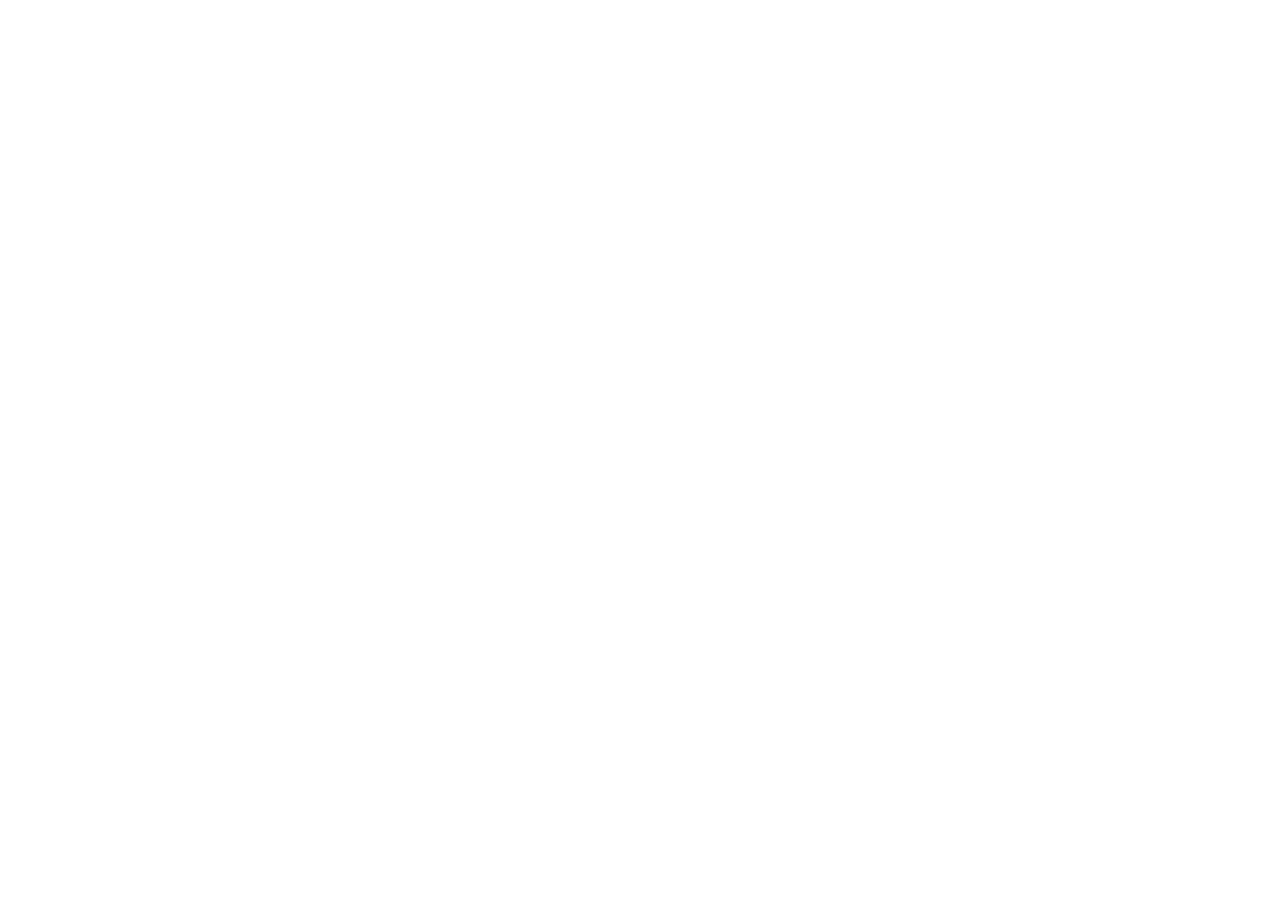
==== portfolio.html @ af4f64ca "/" ====
<!DOCTYPE html>
<html lang="en">
  <head>
    <meta charset="UTF-8" />
    <meta http-equiv="X-UA-Compatible" content="IE=edge" />
    <meta name="viewport" content="width=device-width, initial-scale=1.0" />
    <title>Document</title>
    <link rel="preconnect" href="https://fonts.googleapis.com" />
    <link rel="preconnect" href="https://fonts.gstatic.com" crossorigin />
    <link rel="preconnect" href="https://fonts.googleapis.com" />
    <link rel="preconnect" href="https://fonts.gstatic.com" crossorigin />
    <link
      href="https://fonts.googleapis.com/css2?family=Raleway:wght@700&family=Roboto:wght@400;500;700;900&display=swap"
      rel="stylesheet"
    />
    <link
      rel="stylesheet"
      href="https://cdnjs.cloudflare.com/ajax/libs/modern-normalize/1.1.0/modern-normalize.min.css"
      integrity="sha512-wpPYUAdjBVSE4KJnH1VR1HeZfpl1ub8YT/NKx4PuQ5NmX2tKuGu6U/JRp5y+Y8XG2tV+wKQpNHVUX03MfMFn9Q=="
      crossorigin="anonymous"
      referrerpolicy="no-referrer"
    />
    <link rel="stylesheet" href="./css/main.min.css" />
  </head>
  <body>
    <!-- header -->
    <!-- <header class="header">
      <div class="container header-container">
        <nav class="header-nav">
          <a class="header__logo logo" href="#" lang="en"
            ><span class="header__logo-part">Web</span>Studio</a
          >
          <ul class="header-nav__list">
            <li class="header-nav__item">
              <a class="header-nav__link" href="./index.html">Студия</a>
            </li>
            <li class="header-nav__item">
              <a class="header-nav__link header-nav__link--current" href="#">Портфолио</a>
            </li>
            <li class="header-nav__item">
              <a class="header-nav__link" href="#">Контакты</a>
            </li>
          </ul>
        </nav>
        <ul class="contacts">
          <li class="contacts__item">
            <a class="contacts__link" href="mailto:info@devstudio.com">
              <svg class="contacts__icon" width="16" height="12">
                <use href="./images/icons.svg#icon-envelope"></use></svg>info@devstudio.com
            </a>
          </li>
          <li class="contacts__item">
            <a class="contacts__link" href="tel.:+380961111111"
              ><svg class="contacts__icon" width="10" height="16">
                <use href="./images/icons.svg#icon-smartphone"></use></svg>+38 096 111 11 11
            </a>
          </li>
        </ul>
      </div>
    </header>
    <main> -->
      <!-- filter -->
      <!-- <section class="section">
        <div class="container">
          <h1 class="visually-hidden">Наши проекты</h1>
          <ul class="portfolio">
            <li class="portfolio__item">
              <button type="button" class="portfolio__btn">Все</button>
            </li>
            <li class="portfolio__item">
              <button type="button" class="portfolio__btn">Веб-сайты</button>
            </li>
            <li class="portfolio__item">
              <button type="button" class="portfolio__btn">Приложения</button>
            </li>
            <li class="portfolio__item">
              <button type="button" class="portfolio__btn">Дизайн</button>
            </li>
            <li class="portfolio__item">
              <button type="button" class="portfolio__btn">Маркетинг</button>
            </li>
          </ul> -->
          <!-- Examples -->

          <!-- <ul class="examples list">
            <li class="examples__item">
              <a class="examples__link" href="">
                <div class="examples__overlay">
                  <p class="examples__overlay-text">
                    Технокряк это современная площадка распространения
                    коронавируса. Компании используют эту платформу для
                    цифрового шпионажа и атак на защищённые сервера конкурентов.
                  </p>
                  <img
                    src="./images/notebook_2.jpg"
                    alt="Технокряк"
                    width="370"
                    height="294"
                  />
                </div>
                <div class="examples__description">
                  <h2 class="examples__title">Технокряк</h2>
                  <p class="examples__text">Веб-сайт</p>
                </div>
              </a>
            </li>
            <li class="examples__item">
              <a class="examples__link" href="">
                <div class="examples__overlay">
                  <p class="examples__overlay-text">
                    Технокряк это современная площадка распространения
                    коронавируса. Компании используют эту платформу для
                    цифрового шпионажа и атак на защищённые сервера конкурентов.
                  </p>
                  <img
                    src="./images/players.jpg"
                    alt="Постер New Orlean vs Golden Star"
                    width="370"
                    height="294"
                  />
                </div>
                <div class="examples__description">
                  <h2 class="examples__title">
                    Постер New Orlean vs Golden Star
                  </h2>
                  <p class="examples__text">Дизайн</p>
                </div>
              </a>
            </li>

            <li class="examples__item">
              <a class="examples__link" href="">
                <div class="examples__overlay">
                  <p class="examples__overlay-text">
                    Технокряк это современная площадка распространения
                    коронавируса. Компании используют эту платформу для
                    цифрового шпионажа и атак на защищённые сервера конкурентов.
                  </p>

                  <img
                    src="./images/seafood.jpg"
                    alt="Ресторан Seafood"
                    width="370"
                    height="294"
                  />
                </div>
                <div class="examples__description">
                  <h2 class="examples__title">Ресторан Seafood</h2>
                  <p class="examples__text">Приложение</p>
                </div>
              </a>
            </li>

            <li class="examples__item">
              <a class="examples__link" href="">
                <div class="examples__overlay">
                  <p class="examples__overlay-text">
                    Технокряк это современная площадка распространения
                    коронавируса. Компании используют эту платформу для
                    цифрового шпионажа и атак на защищённые сервера конкурентов.
                  </p>

                  <img
                    src="./images/headphones.jpg"
                    alt="Проект Prime"
                    width="370"
                    height="294"
                  />
                </div>
                <div class="examples__description">
                  <h2 class="examples__title">Проект Prime</h2>
                  <p class="examples__text">Маркетинг</p>
                </div>
              </a>
            </li>

            <li class="examples__item">
              <a class="examples__link" href="">
                <div class="examples__overlay">
                  <p class="examples__overlay-text">
                    Технокряк это современная площадка распространения
                    коронавируса. Компании используют эту платформу для
                    цифрового шпионажа и атак на защищённые сервера конкурентов.
                  </p>

                  <img
                    src="./images/boxes.jpg"
                    alt="Проект Boxes"
                    width="370"
                    height="294"
                  />
                </div>
                <div class="examples__description">
                  <h2 class="examples__title">Проект Boxes</h2>
                  <p class="examples__text">Приложение</p>
                </div>
              </a>
            </li>

            <li class="examples__item">
              <a class="examples__link" href="">
                <div class="examples__overlay">
                  <p class="examples__overlay-text">
                    Технокряк это современная площадка распространения
                    коронавируса. Компании используют эту платформу для
                    цифрового шпионажа и атак на защищённые сервера конкурентов.
                  </p>

                  <img
                    src="./images/monitor.jpg"
                    alt="Inspiration has no Borders"
                    width="370"
                    height="294"
                  />
                </div>
                <div class="examples__description">
                  <h2 class="examples__title">Inspiration has no Borders</h2>
                  <p class="examples__text">Веб-сайт</p>
                </div>
              </a>
            </li>

            <li class="examples__item">
              <a class="examples__link" href="">
                <div class="examples__overlay">
                  <p class="examples__overlay-text">
                    Технокряк это современная площадка распространения
                    коронавируса. Компании используют эту платформу для
                    цифрового шпионажа и атак на защищённые сервера конкурентов.
                  </p>

                  <img
                    src="./images/book.jpg"
                    alt="Издание Limited Edition"
                    width="370"
                    height="294"
                  />
                </div>
                <div class="examples__description">
                  <h2 class="examples__title">Издание Limited Edition</h2>
                  <p class="examples__text">Дизайн</p>
                </div>
              </a>
            </li>

            <li class="examples__item">
              <a class="examples__link" href="">
                <div class="examples__overlay">
                  <p class="examples__overlay-text">
                    Технокряк это современная площадка распространения
                    коронавируса. Компании используют эту платформу для
                    цифрового шпионажа и атак на защищённые сервера конкурентов.
                  </p>

                  <img
                    src="./images/lab.jpg"
                    alt="Проект LAB"
                    width="370"
                    height="294"
                  />
                </div>
                <div class="examples__description">
                  <h2 class="examples__title">Проект LAB</h2>
                  <p class="examples__text">Маркетинг</p>
                </div>
              </a>
            </li>

            <li class="examples__item">
              <a class="examples__link" href="">
                <div class="examples__overlay">
                  <p class="examples__overlay-text">
                    Технокряк это современная площадка распространения
                    коронавируса. Компании используют эту платформу для
                    цифрового шпионажа и атак на защищённые сервера конкурентов.
                  </p>

                  <img
                    src="./images/notebook_2.jpg"
                    alt="Growing Business"
                    width="370"
                    height="294"
                  />
                </div>
                <div class="examples__description">
                  <h2 class="examples__title">Growing Businessr</h2>
                  <p class="examples__text">Приложение</p>
                </div>
              </a>
            </li>
          </ul>
        </div>
      </section>
    </main> -->

    <!-- footer -->
    <!-- <footer class="footer">
      <div class="footer__container container">
        <div class="footer__container-address">
          <a class="logo" href="#" lang="en"
            ><span class="footer__logo header__logo-part">Web</span
            ><span class="footer__logo footer__logo-part">Studio</span></a
          >
          <address class="footer__address">
            <ul class="footer__list">
              <li class="footer__item">
                <a
                  class="footer__address-text"
                  href="https://goo.gl/maps/4cXXEEwMCraJ7tto8"
                  target="_blank"
                  rel="noopener noreferrer"
                  >г. Киев, пр-т Леси Украинки, 26</a
                >
              </li>
              <li class="footer__item">
                <a
                  class="footer__contacts"
                  href="mailto:info@devstudio.com"
                  >info@example.com</a
                >
              </li>
              <li class="footer__item">
                <a class="footer__contacts" href="tel.:+380961111111"
                  >+38 099 111 11 11</a
                >
              </li>
            </ul>
          </address>
        </div> -->

        <!-- footer-socials -->

        <!-- <div class="footer-social">
          <h3 class="footer__title">Присоединяйтесь</h3>
          <ul class="footer-social__list">
            <li class="social__item">
              <a href="" class="footer-social__link">
                <svg class="footer-social__icon" width="20" height="20">
                  <use href="./images/icons.svg#icon-instagram"></use>
                </svg>
              </a>
            </li>
            <li class="social__item">
              <a href="" class="footer-social__link">
                <svg class="footer-social__icon" width="20" height="20">
                  <use href="./images/icons.svg#icon-twitter"></use>
                </svg>
              </a>
            </li>
            <li class="social__item">
              <a href="" class="footer-social__link">
                <svg class="footer-social__icon" width="20" height="20">
                  <use href="./images/icons.svg#icon-facebook"></use>
                </svg>
              </a>
            </li>
            <li class="social__item">
              <a href="" class="footer-social__link">
                <svg class="footer-social__icon" width="20" height="20">
                  <use href="./images/icons.svg#icon-linkedin"></use>
                </svg>
              </a>
            </li>
          </ul>
        </div> -->

        <!-- <form class="subscribe-form">
          <h3 class="footer__title">Подпишитесь на рассылку</h3>
          <div class="form__position">
            <label class="subsribe-form__lebel">
              <input
                type="email"
                class="subsribe-form__input"
                placeholder="E-mail"
                name="subscribtion"
              />
            </label>
            <button class="btn subsribe-form__btn" type="submit">
              Подписаться
              <svg class="subsribe-form__icon">
                <use href="./images/icons.svg#icon-icon_send"></use>
              </svg>
            </button>
          </div>
        </form>
      </div> -->
    </footer>
  </body>
</html>
---- css/main.min.css ----
:root{--primary-title-color: #212121;--second-text-color: #757575;--third-text-color: #ffffff;--accent-color: #2196f3;--portfolio-btn-color: #f5f4fa;--address-hover-color: #188ce8;--item-border: #eeeeee;--timing-function: cubic-bezier(0.4, 0, 0.2, 1)}.visually-hidden{position:absolute;white-space:nowrap;width:1px;height:1px;overflow:hidden;border:0;padding:0;clip:rect(0 0 0 0);clip-path:inset(50%);margin:-1px}body{font-family:"Roboto", sans-serif;font-size:14px;letter-spacing:0.03em}p,h1,h2,h3,h4,h5,h6{margin:0}a{text-decoration:none}ul{margin:0;padding:0;list-style:none}img{display:block;max-width:100%;height:auto;background-color:#000000}.header-nav__link--current{color:var(--accent-color)}.header-nav__link--current::after{content:"";position:absolute;left:0;bottom:0;display:block;width:100%;height:4px;background-color:var(--accent-color);border-radius:2px}.container{padding-left:15px;padding-right:15px;margin:0 auto}@media screen and (min-width: 480px){.container{width:480px}}@media screen and (min-width: 768px){.container{width:768px}}@media screen and (min-width: 1200px){.container{width:1200px}}.section{padding-top:94px;padding-bottom:94px}.logo{font-family:Raleway;font-weight:700;font-size:26px;line-height:1.19;color:var(--primary-title-color)}.btn{margin-top:45px;padding:10px 32px;border-radius:4px;border:0px;font-weight:700;font-size:16px;line-height:1.6;align-items:center;text-align:center;letter-spacing:0.06em;color:var(--third-text-color);background-color:var(--accent-color);cursor:pointer;transition:background-color 250ms var(--timing-function)}.btn:hover,.btn:focus{background-color:#188ce8}.studio-header{margin-bottom:50px;font-weight:700;font-size:36px;line-height:1.17;text-align:center;color:var(--primary-title-color)}.social{display:flex;justify-content:center}.social__item{width:44px;height:44px;margin-right:10px}.social__item:last-child{margin-right:0}.social__icon{fill:#afb1b8;transition:fill 250ms var(--timing-function)}.social__link:hover .social__icon,.social__link:focus .social__icon{fill:var(--third-text-color)}.social__link{display:flex;align-items:center;justify-content:center;width:100%;height:100%;border-radius:50%;transition:background-color 250ms var(--timing-function)}.social__link:hover,.social__link:focus{background-color:var(--accent-color)}.backdrop{position:fixed;top:0;left:0;width:100%;height:100%;background-color:rgba(0,0,0,0.2);transition:opacity 250ms var(--timing-function),visibility 250ms var(--timing-function)}.backdrop.is-hidden{visibility:hidden;opacity:0;pointer-events:none}.modal{position:absolute;top:50%;left:50%;transform:translate(-50%, -50%);padding:40px;min-height:581px;width:528px;border-radius:4px;background-color:var(--third-text-color);box-shadow:0px 4px 4px rgba(0,0,0,0.25)}.modal-form{display:flex;flex-direction:column}.modal-form__title{margin-bottom:12px;font-weight:700;font-size:20px;line-height:1.15;text-align:center;color:var(--primary-title-color)}.modal-form__field{font-size:12px;line-height:1, 7;letter-spacing:0.01em;color:var(--second-text-color);margin-bottom:20px}.modal-form__wrapper{display:block;margin-top:4px;position:relative}.modal-form__input{padding-left:40px;width:100%;height:40px;border-radius:4px;border:1px solid rgba(33,33,33,0.2);cursor:pointer;transition:border-color 250ms var(--timing-function)}.modal-form__input:focus{outline:none;border-color:var(--accent-color)}.modal-form__comment{display:block;padding:12px 16px;width:100%;height:120px;border-radius:4px;border:1px solid rgba(33,33,33,0.2);resize:none;transition:border-color 250ms var(--timing-function)}.modal-form__comment::placeholder{font-size:12px;color:rgba(117,117,117,0.5)}.modal-form__comment:focus{outline:none;border-color:var(--accent-color)}.modal-form__icon{display:block;width:18px;height:18px;position:absolute;top:50%;left:12px;transform:translateY(-50%);fill:var(--primary-title-color);transition:fill 250ms var(--timing-function)}.modal-form__input:focus+.modal-form__icon{fill:var(--accent-color)}.modal-form__checkbox{position:absolute;-webkit-appearance:none;-moz-appearance:none;appearance:none}.policy__lebel{display:flex;align-items:center;justify-content:center;margin-bottom:30px;cursor:pointer}.policy__lebel::before{display:block;content:"";margin-right:7px;width:16px;height:15px;border:2px solid var(--primary-title-color);border-radius:2px;transition:border-color 250ms var(--timing-function),background-color 250ms var(--timing-function),background-image 250ms var(--timing-function)}.policy__text{line-height:1.7;color:var(--second-text-color)}.modal-form__checkbox:checked+.policy__lebel::before{border-color:var(--accent-color);background-color:var(--accent-color);background-image:url(../images/icon-check.svg);background-size:contain;background-origin:border-box}.policy__link{line-height:1.7;color:#2196f3}.send-btn{margin-top:0;align-self:center}.modal__button-close{display:flex;align-items:center;justify-content:center;position:absolute;top:8px;right:8px;width:30px;height:30px;padding:6px;cursor:pointer;background-color:var(--third-text-color);border-color:rgba(131,121,121,0.1);border-radius:50%}.modal__button-close:hover .modal__icon-close,.modal__button-close:focus .modal__icon-close{fill:var(--accent-color)}.modal__icon-close{fill:#000000;transition:fill 250ms var(--timing-function)}.header{padding-top:16px;padding-bottom:16px;border-bottom-style:solid;border-bottom-width:1px;border-bottom-color:#ececec}@media screen and (min-width: 768px){.header{padding-top:26px;padding-bottom:26px}}@media screen and (min-width: 1200px){.header{padding-top:24px;padding-bottom:25px}}.header-container{display:flex;align-items:center;justify-content:space-between}.header__logo{margin-right:90px}.header__logo-part{font-family:Raleway;font-weight:700;font-size:26px;line-height:1.19;color:var(--accent-color)}.burger-btn,.close-btn{padding:0;line-height:0;background-color:transparent;cursor:pointer;border:none;transition:fill 250ms var(--timing-function)}.burger-btn:hover,.burger-btn:focus,.close-btn:hover,.close-btn:focus{fill:var(--accent-color)}@media screen and (min-width: 768px){.burger-btn,.close-btn{display:none}}.burger-icon,.close-btn-icon{width:40px;height:40px}.mobile-menu{opacity:0;visibility:hidden;pointer-events:none;padding:40px 48px;background-color:yellow;position:fixed;z-index:100;top:0;left:0;width:100vw;height:100%;transition:opacity 250ms var(--timing-function),visibility 250ms var(--timing-function)}.mobile-menu.is-open{opacity:1;visibility:visible;pointer-events:all}.close-btn{position:absolute;top:10px;right:15px;width:40px;height:40px}.header-nav{display:flex;align-items:center}@media screen and (max-width: 767px){.header-nav__link{display:none}}.header-nav__item:not(:last-child){margin-right:50px}@media screen and (max-width: 767px){.header-nav__item{display:none}}.header-nav__list{display:flex}.header-nav__link{position:relative;display:block;padding-top:32px;padding-bottom:32px;font-weight:500;line-height:1.14;letter-spacing:0.02em;color:var(--primary-title-color);transition:color 250ms var(--timing-function)}.header-nav__link:hover,.header-nav__link:focus{color:var(--accent-color)}@media screen and (max-width: 767px){.header-nav__link{display:none}}.contacts{display:flex;align-items:center;justify-content:center;margin-left:auto;text-decoration:none}@media screen and (max-width: 767px){.contacts{display:none}}.contacts__item:not(:last-child){margin-right:50px}@media screen and (min-width: 1200px){.contacts__item{margin-right:auto}}.hero{background-color:#2f303a;padding-top:200px;padding-bottom:200px;background-image:linear-gradient(rgba(47,48,58,0.4), rgba(47,48,58,0.4)),url(../images/hero.jpg);max-width:1600px;margin-left:auto;margin-right:auto;background-repeat:no-repeat;background-size:cover;background-position:center}.hero__container{text-align:center}.hero__title{margin:auto;width:696px;font-weight:900;font-size:44px;line-height:1.36;text-align:center;letter-spacing:0.06em;text-transform:uppercase;color:#ffffff}.benefits__list{display:flex}.benefits__item{width:270px}.benefits__icon{display:flex;align-items:center;justify-content:center;width:270px;height:120px;margin-bottom:30px;background-color:var(--portfolio-btn-color);border-radius:4px;border:1px solid transparent;transition:fill 250ms var(--timing-function),border-color 250ms var(--timing-function)}.benefits__icon:hover,.benefits__icon:focus{fill:var(--accent-color);border-color:var(--accent-color)}.benefits__icon:not(:last-child),.benefits__item:not(:last-child){margin-right:30px}.benefits__title{margin-bottom:20px;font-weight:700;line-height:1.14;letter-spacing:0.03em;text-transform:uppercase;color:var(--primary-title-color)}.benefits__text{line-height:1.71;color:var(--second-text-color)}.works{padding-top:0px;padding-bottom:94px}.works__list{display:flex;flex-wrap:wrap;margin-left:-30px}.works__item{flex-basis:calc((100% - 3 * 30px) / 3);margin-left:30px}.works__card{position:relative;content:"";background-color:rgba(47,48,58,0.8);display:block}.works__list-title{padding-top:27px;padding-bottom:27px;width:100%;text-align:center;font-weight:700;line-height:1.14;letter-spacing:0.03em;text-transform:uppercase;background-color:rgba(47,48,58,0.8);color:var(--third-text-color);position:absolute;top:224px}.team{background-color:var(--portfolio-btn-color)}.team__list{display:flex;flex-wrap:wrap;margin-left:-30px}.team__item{flex-basis:calc((100% - 4 * 30px) / 4);margin-left:30px;background-color:var(--third-text-color);box-shadow:0px 2px 1px rgba(0,0,0,0.2),0px 1px 1px rgba(0,0,0,0.14),0px 1px 3px rgba(0,0,0,0.12)}.team__item-description{padding-top:30px;padding-bottom:30px}.team__title{text-align:center;margin-bottom:10px;font-weight:500;font-size:16px;line-height:1.19;color:var(--header-color)}.team__text{text-align:center;font-size:16px;line-height:1.19;color:var(--second-text-color);margin-bottom:16px}.clients__list{display:flex}.clients__item{width:170px;height:92px;margin-right:30px}.clients__item:last-child{margin-right:0}.clients__link{display:flex;align-items:center;justify-content:center;border-radius:4px;border:1px solid #afb1b8;width:100%;height:100%;transition:border-color 250ms var(--timing-function)}.clients__link:hover,.clients__link:focus{border-color:var(--accent-color)}.clients__link:hover .clients__icon,.clients__link:focus .clients__icon{fill:var(--accent-color)}.clients__icon{fill:#afb1b8;transition:fill 250ms var(--timing-function)}.footer{background-color:#2f303a;padding-top:60px;padding-bottom:60px}.footer__container{align-items:baseline;display:flex}.footer__container-address{margin-right:70px}.footer__logo{margin-right:0px}.footer__logo-part{font-family:Raleway;font-weight:700;font-size:26px;line-height:1.19;color:var(--third-text-color)}.footer__address{margin-top:30px;font-style:normal}.footer__item:not(:last-child){margin-bottom:9px}.footer__address-text{line-height:1.71;color:var(--third-text-color);padding-top:0px;padding-bottom:0px;transition:color 250ms var(--timing-function)}.footer__address-text:hover,.footer__address-text:focus{color:var(--address-hover-color)}.footer__contacts{line-height:1.71;color:rgba(255,255,255,0.6);padding-top:0px;padding-bottom:0px;transition:color 250ms var(--timing-function)}.footer__contacts:hover,.footer__contacts:focus{color:var(--address-hover-color)}.footer__title{margin-bottom:20px;font-weight:700;line-height:1.14;text-transform:uppercase;color:var(--third-text-color)}.footer-social{margin-right:93px}.footer-social__list{display:flex;align-items:center;justify-content:center}.footer-social__link{display:flex;align-items:center;justify-content:center;width:100%;height:100%;border-radius:50%;background-color:rgba(255,255,255,0.1);transition:background-color 250ms var(--timing-function)}.footer-social__link:hover,.footer-social__link:focus{background-color:var(--accent-color)}.footer-social__icon{fill:var(--third-text-color)}.form__position{display:flex;flex:wrap}.subsribe-form__lebel:focus-within .subsribe-form__input{border-color:var(--accent-color)}.subsribe-form__input{width:358px;height:50px;padding:16px 15px;color:rgba(255,255,255,0.6);background-color:transparent;border:1px solid rgba(255,255,255,0.3);box-shadow:0px 4px 4px rgba(0,0,0,0.15);border-radius:4px;transition:border-color 250ms var(--timing-function)}.subsribe-form__input::placeholder{font-size:16px;line-height:1.25;color:rgba(255,255,255,0.6)}.subsribe-form__input:focus{outline:none;border-color:var(--accent-color)}.subsribe-form__btn{margin-top:0px;margin-left:12px;display:flex}.subsribe-form__icon{margin-left:10px;width:24px;height:24px;fill:currentColor}.portfolio{display:flex;align-items:center;justify-content:center;margin-bottom:50px}.portfolio__item:not(:first-child){margin-left:10px}.portfolio__btn{padding:6px 22px;min-height:38px;min-width:fit-content;border-radius:4px;border:0px;font-weight:500;font-size:16px;line-height:1.62;text-align:center;color:var(--header-color);background-color:var(--portfolio-btn-color);cursor:pointer;transition:color 250ms var(--timing-function),background-color 250ms var(--timing-function),box-shadow 250ms var(--timing-function)}.portfolio__btn:hover,.portfolio__btn:focus{color:var(--third-text-color);background-color:var(--accent-color);box-shadow:0px 2px 2px rgba(0,0,0,0.12),0px 1px 2px rgba(0,0,0,0.08),0px 3px 1px rgba(0,0,0,0.1)}.examples{display:flex;flex-wrap:wrap;margin-bottom:-30px;margin-left:-30px}.examples__item{flex-basis:calc((100% - 3 * 30px) / 3);margin-bottom:30px;margin-left:30px}.examples__link{display:block;transition:box-shadow 250ms var(--timing-function)}.examples__link:hover,.examples__link:focus{box-shadow:1px 4px 6px rgba(0,0,0,0.16),0px 4px 4px rgba(0,0,0,0.06),0px 1px 1px rgba(0,0,0,0.12)}.examples__overlay{display:block;position:relative;overflow:hidden;content:""}.examples__link:hover .examples__overlay-text,.examples__link:focus .examples__overlay-text{transform:translateY(0)}.examples__overlay-text{padding-top:71px;padding-left:24px;padding-right:24px;width:100%;height:100%;font-size:18px;line-height:1.6;color:var(--third-text-color);position:absolute;background-color:rgba(33,150,243,0.9);transform:translateY(100%);transition:transform 250ms var(--timing-function)}.examples__description{padding:20px 24px;border-bottom:1px solid var(--item-border);border-right:1px solid var(--item-border);border-left:1px solid var(--item-border)}.examples__title{font-weight:700;font-size:18px;line-height:2;letter-spacing:0.06em;color:var(--primary-title-color)}.examples__text{font-size:16px;line-height:1.87;color:var(--second-text-color)}
/*# sourceMappingURL=main.min.css.map */
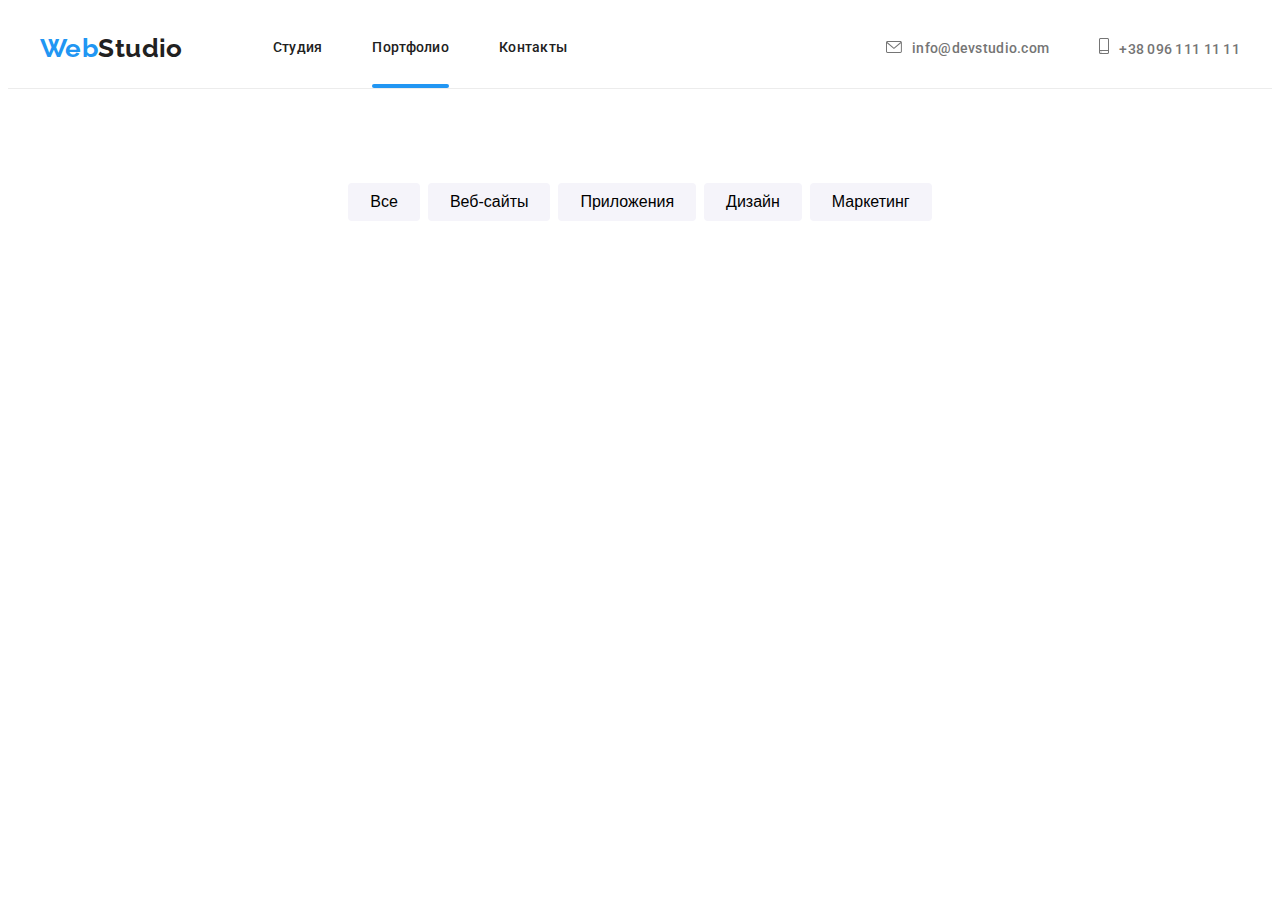
==== commit 2193da07: "filter" ====
--- a/portfolio.html
+++ b/portfolio.html
@@ -24,7 +24,8 @@
   </head>
   <body>
     <!-- header -->
-    <!-- <header class="header">
+    <header class="header">
+      
       <div class="container header-container">
         <nav class="header-nav">
           <a class="header__logo logo" href="#" lang="en"
@@ -42,6 +43,64 @@
             </li>
           </ul>
         </nav>
+         <!-- Mobile menu -->
+
+<button class="burger-btn" data-menu-open>
+  <svg class="burger-icon">
+    <use href="./images/icons.svg#icon-burger"></use></svg>
+</button>
+<div class="mobile-menu" data-menu>
+  <button class="close-btn" data-menu-close>
+    <svg class="close-btn-icon">
+      <use href="./images/icons.svg#icon-close_mob"></use></svg>
+  </button>
+  <div class="mobile-nav">
+  <ul class="mobile-nav__list">
+    <li class="mobile-nav__item">
+      <a class="mobile-nav__link" href="#">Студия</a>
+    </li>
+    <li class="mobile-nav__item">
+      <a class="mobile-nav__link mobile-nav__link--current" href="./portfolio.html"
+        >Портфолио</a
+      >
+    </li>
+    <li class="mobile-nav__item">
+      <a class="mobile-nav__link" href="#">Контакты</a>
+    </li>
+  </ul>
+</div>
+<div class="mobile-contacts">
+<ul class="mobile-contacts__list">
+  <li class="mobile-contacts__item">
+      <a class="mobile-contacts__tel" href="tel.:+380961111111"
+        >+38 096 111 11 11
+      </a>
+    </li>
+    <li class="mobile-contacts__item"></li>
+    <a class="mobile-contacts__mail" href="mailto:info@devstudio.com">
+      info@devstudio.com
+    </a>
+  </li>
+</ul>
+<ul class="mobile-social__list">
+  <li class="mobile-social__item">
+    <a class="mobile-social__link" href="#">Instagram</a>
+  </li>
+  <li class="mobile-social__item">
+    <a class="mobile-social__link" href="#"
+      >Twitter</a
+    >
+  </li>
+  <li class="mobile-social__item">
+    <a class="mobile-social__link" href="#">Facebook</a>
+  </li>
+  <li class="mobile-social__item">
+    <a class="mobile-social__link" href="#">LinkedIn</a>
+  </li>
+</ul>
+</div>
+</div>
+<!-- mobile menu -->
         <ul class="contacts">
           <li class="contacts__item">
             <a class="contacts__link" href="mailto:info@devstudio.com">
@@ -58,9 +117,9 @@
         </ul>
       </div>
     </header>
-    <main> -->
+    <main>
       <!-- filter -->
-      <!-- <section class="section">
+      <section class="section">
         <div class="container">
           <h1 class="visually-hidden">Наши проекты</h1>
           <ul class="portfolio">
@@ -79,7 +138,7 @@
             <li class="portfolio__item">
               <button type="button" class="portfolio__btn">Маркетинг</button>
             </li>
-          </ul> -->
+          </ul>
           <!-- Examples -->
 
           <!-- <ul class="examples list">
@@ -385,5 +444,6 @@
         </form>
       </div> -->
     </footer>
+    <script src="./js/mobile-menu.js"></script>
   </body>
 </html>
--- a/css/main.min.css
+++ b/css/main.min.css
@@ -1,2 +1,2 @@
-:root{--primary-title-color: #212121;--second-text-color: #757575;--third-text-color: #ffffff;--accent-color: #2196f3;--portfolio-btn-color: #f5f4fa;--address-hover-color: #188ce8;--item-border: #eeeeee;--timing-function: cubic-bezier(0.4, 0, 0.2, 1)}.visually-hidden{position:absolute;white-space:nowrap;width:1px;height:1px;overflow:hidden;border:0;padding:0;clip:rect(0 0 0 0);clip-path:inset(50%);margin:-1px}body{font-family:"Roboto", sans-serif;font-size:14px;letter-spacing:0.03em}p,h1,h2,h3,h4,h5,h6{margin:0}a{text-decoration:none}ul{margin:0;padding:0;list-style:none}img{display:block;max-width:100%;height:auto;background-color:#000000}.header-nav__link--current{color:var(--accent-color)}.header-nav__link--current::after{content:"";position:absolute;left:0;bottom:0;display:block;width:100%;height:4px;background-color:var(--accent-color);border-radius:2px}.container{padding-left:15px;padding-right:15px;margin:0 auto}@media screen and (min-width: 480px){.container{width:480px}}@media screen and (min-width: 768px){.container{width:768px}}@media screen and (min-width: 1200px){.container{width:1200px}}.section{padding-top:94px;padding-bottom:94px}.logo{font-family:Raleway;font-weight:700;font-size:26px;line-height:1.19;color:var(--primary-title-color)}.btn{margin-top:45px;padding:10px 32px;border-radius:4px;border:0px;font-weight:700;font-size:16px;line-height:1.6;align-items:center;text-align:center;letter-spacing:0.06em;color:var(--third-text-color);background-color:var(--accent-color);cursor:pointer;transition:background-color 250ms var(--timing-function)}.btn:hover,.btn:focus{background-color:#188ce8}.studio-header{margin-bottom:50px;font-weight:700;font-size:36px;line-height:1.17;text-align:center;color:var(--primary-title-color)}.social{display:flex;justify-content:center}.social__item{width:44px;height:44px;margin-right:10px}.social__item:last-child{margin-right:0}.social__icon{fill:#afb1b8;transition:fill 250ms var(--timing-function)}.social__link:hover .social__icon,.social__link:focus .social__icon{fill:var(--third-text-color)}.social__link{display:flex;align-items:center;justify-content:center;width:100%;height:100%;border-radius:50%;transition:background-color 250ms var(--timing-function)}.social__link:hover,.social__link:focus{background-color:var(--accent-color)}.backdrop{position:fixed;top:0;left:0;width:100%;height:100%;background-color:rgba(0,0,0,0.2);transition:opacity 250ms var(--timing-function),visibility 250ms var(--timing-function)}.backdrop.is-hidden{visibility:hidden;opacity:0;pointer-events:none}.modal{position:absolute;top:50%;left:50%;transform:translate(-50%, -50%);padding:40px;min-height:581px;width:528px;border-radius:4px;background-color:var(--third-text-color);box-shadow:0px 4px 4px rgba(0,0,0,0.25)}.modal-form{display:flex;flex-direction:column}.modal-form__title{margin-bottom:12px;font-weight:700;font-size:20px;line-height:1.15;text-align:center;color:var(--primary-title-color)}.modal-form__field{font-size:12px;line-height:1, 7;letter-spacing:0.01em;color:var(--second-text-color);margin-bottom:20px}.modal-form__wrapper{display:block;margin-top:4px;position:relative}.modal-form__input{padding-left:40px;width:100%;height:40px;border-radius:4px;border:1px solid rgba(33,33,33,0.2);cursor:pointer;transition:border-color 250ms var(--timing-function)}.modal-form__input:focus{outline:none;border-color:var(--accent-color)}.modal-form__comment{display:block;padding:12px 16px;width:100%;height:120px;border-radius:4px;border:1px solid rgba(33,33,33,0.2);resize:none;transition:border-color 250ms var(--timing-function)}.modal-form__comment::placeholder{font-size:12px;color:rgba(117,117,117,0.5)}.modal-form__comment:focus{outline:none;border-color:var(--accent-color)}.modal-form__icon{display:block;width:18px;height:18px;position:absolute;top:50%;left:12px;transform:translateY(-50%);fill:var(--primary-title-color);transition:fill 250ms var(--timing-function)}.modal-form__input:focus+.modal-form__icon{fill:var(--accent-color)}.modal-form__checkbox{position:absolute;-webkit-appearance:none;-moz-appearance:none;appearance:none}.policy__lebel{display:flex;align-items:center;justify-content:center;margin-bottom:30px;cursor:pointer}.policy__lebel::before{display:block;content:"";margin-right:7px;width:16px;height:15px;border:2px solid var(--primary-title-color);border-radius:2px;transition:border-color 250ms var(--timing-function),background-color 250ms var(--timing-function),background-image 250ms var(--timing-function)}.policy__text{line-height:1.7;color:var(--second-text-color)}.modal-form__checkbox:checked+.policy__lebel::before{border-color:var(--accent-color);background-color:var(--accent-color);background-image:url(../images/icon-check.svg);background-size:contain;background-origin:border-box}.policy__link{line-height:1.7;color:#2196f3}.send-btn{margin-top:0;align-self:center}.modal__button-close{display:flex;align-items:center;justify-content:center;position:absolute;top:8px;right:8px;width:30px;height:30px;padding:6px;cursor:pointer;background-color:var(--third-text-color);border-color:rgba(131,121,121,0.1);border-radius:50%}.modal__button-close:hover .modal__icon-close,.modal__button-close:focus .modal__icon-close{fill:var(--accent-color)}.modal__icon-close{fill:#000000;transition:fill 250ms var(--timing-function)}.header{padding-top:16px;padding-bottom:16px;border-bottom-style:solid;border-bottom-width:1px;border-bottom-color:#ececec}@media screen and (min-width: 768px){.header{padding-top:26px;padding-bottom:26px}}@media screen and (min-width: 1200px){.header{padding-top:24px;padding-bottom:25px}}.header-container{display:flex;align-items:center;justify-content:space-between}.header__logo{margin-right:90px}.header__logo-part{font-family:Raleway;font-weight:700;font-size:26px;line-height:1.19;color:var(--accent-color)}.burger-btn,.close-btn{padding:0;line-height:0;background-color:transparent;cursor:pointer;border:none;transition:fill 250ms var(--timing-function)}.burger-btn:hover,.burger-btn:focus,.close-btn:hover,.close-btn:focus{fill:var(--accent-color)}@media screen and (min-width: 768px){.burger-btn,.close-btn{display:none}}.burger-icon,.close-btn-icon{width:40px;height:40px}.mobile-menu{opacity:0;visibility:hidden;pointer-events:none;padding:40px 48px;background-color:yellow;position:fixed;z-index:100;top:0;left:0;width:100vw;height:100%;transition:opacity 250ms var(--timing-function),visibility 250ms var(--timing-function)}.mobile-menu.is-open{opacity:1;visibility:visible;pointer-events:all}.close-btn{position:absolute;top:10px;right:15px;width:40px;height:40px}.header-nav{display:flex;align-items:center}@media screen and (max-width: 767px){.header-nav__link{display:none}}.header-nav__item:not(:last-child){margin-right:50px}@media screen and (max-width: 767px){.header-nav__item{display:none}}.header-nav__list{display:flex}.header-nav__link{position:relative;display:block;padding-top:32px;padding-bottom:32px;font-weight:500;line-height:1.14;letter-spacing:0.02em;color:var(--primary-title-color);transition:color 250ms var(--timing-function)}.header-nav__link:hover,.header-nav__link:focus{color:var(--accent-color)}@media screen and (max-width: 767px){.header-nav__link{display:none}}.contacts{display:flex;align-items:center;justify-content:center;margin-left:auto;text-decoration:none}@media screen and (max-width: 767px){.contacts{display:none}}.contacts__item:not(:last-child){margin-right:50px}@media screen and (min-width: 1200px){.contacts__item{margin-right:auto}}.hero{background-color:#2f303a;padding-top:200px;padding-bottom:200px;background-image:linear-gradient(rgba(47,48,58,0.4), rgba(47,48,58,0.4)),url(../images/hero.jpg);max-width:1600px;margin-left:auto;margin-right:auto;background-repeat:no-repeat;background-size:cover;background-position:center}.hero__container{text-align:center}.hero__title{margin:auto;width:696px;font-weight:900;font-size:44px;line-height:1.36;text-align:center;letter-spacing:0.06em;text-transform:uppercase;color:#ffffff}.benefits__list{display:flex}.benefits__item{width:270px}.benefits__icon{display:flex;align-items:center;justify-content:center;width:270px;height:120px;margin-bottom:30px;background-color:var(--portfolio-btn-color);border-radius:4px;border:1px solid transparent;transition:fill 250ms var(--timing-function),border-color 250ms var(--timing-function)}.benefits__icon:hover,.benefits__icon:focus{fill:var(--accent-color);border-color:var(--accent-color)}.benefits__icon:not(:last-child),.benefits__item:not(:last-child){margin-right:30px}.benefits__title{margin-bottom:20px;font-weight:700;line-height:1.14;letter-spacing:0.03em;text-transform:uppercase;color:var(--primary-title-color)}.benefits__text{line-height:1.71;color:var(--second-text-color)}.works{padding-top:0px;padding-bottom:94px}.works__list{display:flex;flex-wrap:wrap;margin-left:-30px}.works__item{flex-basis:calc((100% - 3 * 30px) / 3);margin-left:30px}.works__card{position:relative;content:"";background-color:rgba(47,48,58,0.8);display:block}.works__list-title{padding-top:27px;padding-bottom:27px;width:100%;text-align:center;font-weight:700;line-height:1.14;letter-spacing:0.03em;text-transform:uppercase;background-color:rgba(47,48,58,0.8);color:var(--third-text-color);position:absolute;top:224px}.team{background-color:var(--portfolio-btn-color)}.team__list{display:flex;flex-wrap:wrap;margin-left:-30px}.team__item{flex-basis:calc((100% - 4 * 30px) / 4);margin-left:30px;background-color:var(--third-text-color);box-shadow:0px 2px 1px rgba(0,0,0,0.2),0px 1px 1px rgba(0,0,0,0.14),0px 1px 3px rgba(0,0,0,0.12)}.team__item-description{padding-top:30px;padding-bottom:30px}.team__title{text-align:center;margin-bottom:10px;font-weight:500;font-size:16px;line-height:1.19;color:var(--header-color)}.team__text{text-align:center;font-size:16px;line-height:1.19;color:var(--second-text-color);margin-bottom:16px}.clients__list{display:flex}.clients__item{width:170px;height:92px;margin-right:30px}.clients__item:last-child{margin-right:0}.clients__link{display:flex;align-items:center;justify-content:center;border-radius:4px;border:1px solid #afb1b8;width:100%;height:100%;transition:border-color 250ms var(--timing-function)}.clients__link:hover,.clients__link:focus{border-color:var(--accent-color)}.clients__link:hover .clients__icon,.clients__link:focus .clients__icon{fill:var(--accent-color)}.clients__icon{fill:#afb1b8;transition:fill 250ms var(--timing-function)}.footer{background-color:#2f303a;padding-top:60px;padding-bottom:60px}.footer__container{align-items:baseline;display:flex}.footer__container-address{margin-right:70px}.footer__logo{margin-right:0px}.footer__logo-part{font-family:Raleway;font-weight:700;font-size:26px;line-height:1.19;color:var(--third-text-color)}.footer__address{margin-top:30px;font-style:normal}.footer__item:not(:last-child){margin-bottom:9px}.footer__address-text{line-height:1.71;color:var(--third-text-color);padding-top:0px;padding-bottom:0px;transition:color 250ms var(--timing-function)}.footer__address-text:hover,.footer__address-text:focus{color:var(--address-hover-color)}.footer__contacts{line-height:1.71;color:rgba(255,255,255,0.6);padding-top:0px;padding-bottom:0px;transition:color 250ms var(--timing-function)}.footer__contacts:hover,.footer__contacts:focus{color:var(--address-hover-color)}.footer__title{margin-bottom:20px;font-weight:700;line-height:1.14;text-transform:uppercase;color:var(--third-text-color)}.footer-social{margin-right:93px}.footer-social__list{display:flex;align-items:center;justify-content:center}.footer-social__link{display:flex;align-items:center;justify-content:center;width:100%;height:100%;border-radius:50%;background-color:rgba(255,255,255,0.1);transition:background-color 250ms var(--timing-function)}.footer-social__link:hover,.footer-social__link:focus{background-color:var(--accent-color)}.footer-social__icon{fill:var(--third-text-color)}.form__position{display:flex;flex:wrap}.subsribe-form__lebel:focus-within .subsribe-form__input{border-color:var(--accent-color)}.subsribe-form__input{width:358px;height:50px;padding:16px 15px;color:rgba(255,255,255,0.6);background-color:transparent;border:1px solid rgba(255,255,255,0.3);box-shadow:0px 4px 4px rgba(0,0,0,0.15);border-radius:4px;transition:border-color 250ms var(--timing-function)}.subsribe-form__input::placeholder{font-size:16px;line-height:1.25;color:rgba(255,255,255,0.6)}.subsribe-form__input:focus{outline:none;border-color:var(--accent-color)}.subsribe-form__btn{margin-top:0px;margin-left:12px;display:flex}.subsribe-form__icon{margin-left:10px;width:24px;height:24px;fill:currentColor}.portfolio{display:flex;align-items:center;justify-content:center;margin-bottom:50px}.portfolio__item:not(:first-child){margin-left:10px}.portfolio__btn{padding:6px 22px;min-height:38px;min-width:fit-content;border-radius:4px;border:0px;font-weight:500;font-size:16px;line-height:1.62;text-align:center;color:var(--header-color);background-color:var(--portfolio-btn-color);cursor:pointer;transition:color 250ms var(--timing-function),background-color 250ms var(--timing-function),box-shadow 250ms var(--timing-function)}.portfolio__btn:hover,.portfolio__btn:focus{color:var(--third-text-color);background-color:var(--accent-color);box-shadow:0px 2px 2px rgba(0,0,0,0.12),0px 1px 2px rgba(0,0,0,0.08),0px 3px 1px rgba(0,0,0,0.1)}.examples{display:flex;flex-wrap:wrap;margin-bottom:-30px;margin-left:-30px}.examples__item{flex-basis:calc((100% - 3 * 30px) / 3);margin-bottom:30px;margin-left:30px}.examples__link{display:block;transition:box-shadow 250ms var(--timing-function)}.examples__link:hover,.examples__link:focus{box-shadow:1px 4px 6px rgba(0,0,0,0.16),0px 4px 4px rgba(0,0,0,0.06),0px 1px 1px rgba(0,0,0,0.12)}.examples__overlay{display:block;position:relative;overflow:hidden;content:""}.examples__link:hover .examples__overlay-text,.examples__link:focus .examples__overlay-text{transform:translateY(0)}.examples__overlay-text{padding-top:71px;padding-left:24px;padding-right:24px;width:100%;height:100%;font-size:18px;line-height:1.6;color:var(--third-text-color);position:absolute;background-color:rgba(33,150,243,0.9);transform:translateY(100%);transition:transform 250ms var(--timing-function)}.examples__description{padding:20px 24px;border-bottom:1px solid var(--item-border);border-right:1px solid var(--item-border);border-left:1px solid var(--item-border)}.examples__title{font-weight:700;font-size:18px;line-height:2;letter-spacing:0.06em;color:var(--primary-title-color)}.examples__text{font-size:16px;line-height:1.87;color:var(--second-text-color)}
+:root{--primary-title-color: #212121;--second-text-color: #757575;--third-text-color: #ffffff;--accent-color: #2196f3;--portfolio-btn-color: #f5f4fa;--address-hover-color: #188ce8;--item-border: #eeeeee;--timing-function: cubic-bezier(0.4, 0, 0.2, 1)}.visually-hidden{position:absolute;white-space:nowrap;width:1px;height:1px;overflow:hidden;border:0;padding:0;clip:rect(0 0 0 0);clip-path:inset(50%);margin:-1px}body{font-family:"Roboto", sans-serif;font-size:14px;letter-spacing:0.03em}p,h1,h2,h3,h4,h5,h6{margin:0}a{text-decoration:none}ul{margin:0;padding:0;list-style:none}img{display:block;max-width:100%;height:auto;background-color:#000000}.header-nav__link--current{color:var(--accent-color)}.header-nav__link--current::after{content:"";position:absolute;left:0;bottom:0;display:block;width:100%;height:4px;background-color:var(--accent-color);border-radius:2px}.mobile-nav__link--current{color:var(--accent-color)}.container{padding-left:15px;padding-right:15px;margin:0 auto}@media screen and (min-width: 480px){.container{width:480px}}@media screen and (min-width: 768px){.container{width:768px}}@media screen and (min-width: 1200px){.container{width:1200px}}.section{padding-top:94px;padding-bottom:94px}.logo{font-family:Raleway;font-weight:700;font-size:26px;line-height:1.19;color:var(--primary-title-color)}.btn{margin-top:45px;padding:10px 32px;border-radius:4px;border:0px;font-weight:700;font-size:16px;line-height:1.6;align-items:center;text-align:center;letter-spacing:0.06em;color:var(--third-text-color);background-color:var(--accent-color);cursor:pointer;transition:background-color 250ms var(--timing-function)}.btn:hover,.btn:focus{background-color:#188ce8}.studio-header{margin-bottom:50px;font-weight:700;font-size:36px;line-height:1.17;text-align:center;color:var(--primary-title-color)}.social{display:flex;justify-content:center}.social__item{width:44px;height:44px;margin-right:10px}.social__item:last-child{margin-right:0}.social__icon{fill:#afb1b8;transition:fill 250ms var(--timing-function)}.social__link:hover .social__icon,.social__link:focus .social__icon{fill:var(--third-text-color)}.social__link{display:flex;align-items:center;justify-content:center;width:100%;height:100%;border-radius:50%;transition:background-color 250ms var(--timing-function)}.social__link:hover,.social__link:focus{background-color:var(--accent-color)}.backdrop{position:fixed;top:0;left:0;width:100%;height:100%;background-color:rgba(0,0,0,0.2);transition:opacity 250ms var(--timing-function),visibility 250ms var(--timing-function)}.backdrop.is-hidden{visibility:hidden;opacity:0;pointer-events:none}.modal{position:absolute;top:50%;left:50%;transform:translate(-50%, -50%);padding:40px;min-height:581px;width:528px;border-radius:4px;background-color:var(--third-text-color);box-shadow:0px 4px 4px rgba(0,0,0,0.25)}.modal-form{display:flex;flex-direction:column}.modal-form__title{margin-bottom:12px;font-weight:700;font-size:20px;line-height:1.15;text-align:center;color:var(--primary-title-color)}.modal-form__field{font-size:12px;line-height:1, 7;letter-spacing:0.01em;color:var(--second-text-color);margin-bottom:20px}.modal-form__wrapper{display:block;margin-top:4px;position:relative}.modal-form__input{padding-left:40px;width:100%;height:40px;border-radius:4px;border:1px solid rgba(33,33,33,0.2);cursor:pointer;transition:border-color 250ms var(--timing-function)}.modal-form__input:focus{outline:none;border-color:var(--accent-color)}.modal-form__comment{display:block;padding:12px 16px;width:100%;height:120px;border-radius:4px;border:1px solid rgba(33,33,33,0.2);resize:none;transition:border-color 250ms var(--timing-function)}.modal-form__comment::placeholder{font-size:12px;color:rgba(117,117,117,0.5)}.modal-form__comment:focus{outline:none;border-color:var(--accent-color)}.modal-form__icon{display:block;width:18px;height:18px;position:absolute;top:50%;left:12px;transform:translateY(-50%);fill:var(--primary-title-color);transition:fill 250ms var(--timing-function)}.modal-form__input:focus+.modal-form__icon{fill:var(--accent-color)}.modal-form__checkbox{position:absolute;-webkit-appearance:none;-moz-appearance:none;appearance:none}.policy__lebel{display:flex;align-items:center;justify-content:center;margin-bottom:30px;cursor:pointer}.policy__lebel::before{display:block;content:"";margin-right:7px;width:16px;height:15px;border:2px solid var(--primary-title-color);border-radius:2px;transition:border-color 250ms var(--timing-function),background-color 250ms var(--timing-function),background-image 250ms var(--timing-function)}.policy__text{line-height:1.7;color:var(--second-text-color)}.modal-form__checkbox:checked+.policy__lebel::before{border-color:var(--accent-color);background-color:var(--accent-color);background-image:url(../images/icon-check.svg);background-size:contain;background-origin:border-box}.policy__link{line-height:1.7;color:#2196f3}.send-btn{margin-top:0;align-self:center}.modal__button-close{display:flex;align-items:center;justify-content:center;position:absolute;top:8px;right:8px;width:30px;height:30px;padding:6px;cursor:pointer;background-color:var(--third-text-color);border-color:rgba(131,121,121,0.1);border-radius:50%}.modal__button-close:hover .modal__icon-close,.modal__button-close:focus .modal__icon-close{fill:var(--accent-color)}.modal__icon-close{fill:#000000;transition:fill 250ms var(--timing-function)}.header{padding-top:16px;padding-bottom:16px;border-bottom-style:solid;border-bottom-width:1px;border-bottom-color:#ececec}@media screen and (min-width: 768px){.header{padding-top:0px;padding-bottom:0px}}.header-container{display:flex;align-items:center;justify-content:space-between}.header__logo{margin-right:90px}.header__logo-part{font-family:Raleway;font-weight:700;font-size:26px;line-height:1.19;color:var(--accent-color)}.header-nav{display:flex;align-items:center;justify-content:center}.header-nav__item:not(:last-child){margin-right:50px}.header-nav__list{display:flex}.header-nav__link{position:relative;display:block;padding-top:32px;padding-bottom:32px;font-weight:500;line-height:1.14;letter-spacing:0.02em;color:var(--primary-title-color);transition:color 250ms var(--timing-function)}.header-nav__link:hover,.header-nav__link:focus{color:var(--accent-color)}@media screen and (max-width: 767px){.header-nav__link{display:none}}.burger-btn,.close-btn{padding:0;line-height:0;background-color:transparent;cursor:pointer;border:none;transition:fill 250ms var(--timing-function)}.burger-btn:hover,.burger-btn:focus,.close-btn:hover,.close-btn:focus{fill:var(--accent-color)}@media screen and (min-width: 768px){.burger-btn,.close-btn{display:none}}.close-btn{position:absolute;top:10px;right:15px}.burger-icon,.close-btn-icon{padding:11px;width:40px;height:40px}.mobile-menu{padding-top:32px;padding-bottom:32px;display:flex;flex-direction:column;justify-content:space-between;opacity:0;visibility:hidden;pointer-events:none;padding:40px 48px;position:fixed;z-index:100;top:0;left:0;width:100%;height:100%;background-color:var(--third-text-color);transition:opacity 250ms var(--timing-function),visibility 250ms var(--timing-function)}@media screen and (min-width: 768px){.mobile-menu{display:none}}.mobile-menu.is-open{opacity:1;visibility:visible;pointer-events:all}.mobile-nav__item:not(:last-child){padding-bottom:32px}.mobile-nav__link{display:block;font-weight:500;font-size:40px;line-height:1.18;letter-spacing:0.02em;color:var(--primary-title-color);transition:color 250ms var(--timing-function)}.mobile-nav__link:hover,.mobile-nav__link:focus{color:var(--accent-color)}.mobile-contacts__item:not(:last-child){margin-bottom:32px}.mobile-contacts__tel{font-size:34px;font-weight:500;line-height:1.18;letter-spacing:0.02em;color:var(--accent-color)}.mobile-contacts__mail{font-size:24px;font-weight:500;line-height:1.17;letter-spacing:0.02em;color:var(--second-text-color)}.mobile-social__list{display:flex;padding-top:64px}@media screen and (max-width: 479px){.mobile-social__list{flex-wrap:wrap;margin-right:-20px}}.mobile-social__item:not(:last-child){margin-right:20px}.mobile-social__item:not(:first-child)::before{content:"";margin-right:10px;width:22px;height:0px;border:1px solid rgba(33,33,33,0.2);transform:rotate(90deg)}.mobile-social__link{font-weight:500;font-size:18px;line-height:1.22;letter-spacing:0.02em;color:var(--accent-color)}.contacts{margin-left:auto;width:auto;text-decoration:none}@media screen and (max-width: 767px){.contacts{display:none}}@media screen and (min-width: 1200px){.contacts{display:flex;justify-content:center;align-items:center}}@media screen and (min-width: 768px){.contacts__item:not(:last-child){margin-bottom:10px}}@media screen and (min-width: 1200px){.contacts__item:not(:last-child){margin-bottom:0px;margin-right:50px}}.contacts__link{justify-content:center;font-weight:500;line-height:1.17;letter-spacing:0.02em;color:var(--second-text-color);transition:color 250ms var(--timing-function)}.contacts__link:hover,.contacts__link:focus{color:var(--accent-color)}@media screen and (min-width: 1200px){.contacts__link{line-height:1.14}}.contacts__icon{fill:currentColor;margin-right:10px}.contacts__icon--mail{width:14px;height:10px}@media screen and (min-width: 1200px){.contacts__icon--mail{width:16px;height:12px}}.contacts__icon--phone{width:10px;height:14px}@media screen and (min-width: 1200px){.contacts__icon--phone{width:10px;height:16px}}.hero{padding-top:118px;padding-bottom:118px;background-color:#2f303a;margin-left:auto;margin-right:auto;background-repeat:no-repeat;background-size:cover;background-position:center;max-width:480px;height:480px;background-image:linear-gradient(rgba(47,48,58,0.4), rgba(47,48,58,0.4)),url(../images/hero.jpg)}@media (min-device-pixel-ratio: 2), (min-resolution: 192dpi), (min-resolution: 2dppx){.hero{background-image:linear-gradient(rgba(47,48,58,0.4), rgba(47,48,58,0.4)),url(../images/hero2x.jpg)}}@media screen and (min-width: 768px){.hero{max-width:768px;background-image:linear-gradient(rgba(47,48,58,0.4), rgba(47,48,58,0.4)),url(../images/hero-tablet.jpg)}}@media screen and (min-width: 768px) and (min-device-pixel-ratio: 2), screen and (min-width: 768px) and (min-resolution: 192dpi), screen and (min-width: 768px) and (min-resolution: 2dppx){.hero{background-image:linear-gradient(rgba(47,48,58,0.4), rgba(47,48,58,0.4)),url(../images/hero-tablet2x.jpg)}}@media screen and (min-width: 1200px){.hero{padding-top:200px;padding-bottom:200px;max-width:1600px;background-image:linear-gradient(rgba(47,48,58,0.4), rgba(47,48,58,0.4)),url(../images/hero-desktop.jpg)}}@media screen and (min-width: 1200px) and (min-device-pixel-ratio: 2), screen and (min-width: 1200px) and (min-resolution: 192dpi), screen and (min-width: 1200px) and (min-resolution: 2dppx){.hero{background-image:linear-gradient(rgba(47,48,58,0.4), rgba(47,48,58,0.4)),url(../images/hero-desktop2x.jpg)}}.hero__container{text-align:center}.hero__title{margin:auto;width:360px;font-weight:900;font-size:26px;line-height:1.62;text-align:center;letter-spacing:0.06em;text-transform:uppercase;color:#ffffff}@media screen and (min-width: 1200px){.hero__title{width:696px;font-size:44px;line-height:1.36}}@media screen and (min-width: 768px){.benefits__list{display:flex;flex-wrap:wrap}}.benefits__item{width:100%}@media screen and (min-width: 768px){.benefits__item{width:354px;flex-basis:calc((100% - 2 * 30px) / 2)}.benefits__item:not(:nth-last-child(-n+2)){margin-bottom:30px}.benefits__item:nth-child(odd){margin-right:30px}}@media screen and (min-width: 1200px){.benefits__item{width:270px;flex-basis:calc((100% - 4 * 30px) / 4)}.benefits__item:not(:nth-last-child(-n+2)){margin-bottom:0px}.benefits__item:not(:nth-child(4n)){margin-right:30px}}.benefits__icon{display:flex;align-items:center;justify-content:center;margin-top:30px;width:100%;height:120px;background-color:var(--portfolio-btn-color);border-radius:4px;border:1px solid transparent;transition:fill 250ms var(--timing-function),border-color 250ms var(--timing-function)}.benefits__icon:hover,.benefits__icon:focus{fill:var(--accent-color);border-color:var(--accent-color)}@media screen and (min-width: 768px){.benefits__icon{width:354px;margin-top:0px}}@media screen and (min-width: 1200px){.benefits__icon{width:270px;margin-top:0px}}.benefits__title{margin-top:30px;margin-bottom:10px;text-align:center;font-weight:700;line-height:1.14;letter-spacing:0.03em;text-transform:uppercase;color:var(--primary-title-color)}@media screen and (min-width: 768px){.benefits__title{text-align:left}}.benefits__text{line-height:1.71;color:var(--second-text-color)}.works{padding-top:0px;padding-bottom:94px}@media screen and (max-width: 1199px){.works{display:none}}.works__list{display:flex;flex-wrap:wrap;margin-left:-30px}.works__item{flex-basis:calc((100% - 3 * 30px) / 3);margin-left:30px}.works__card{width:370px;height:294px;position:relative;content:"";background-color:rgba(47,48,58,0.8);display:block}.works__list-title{padding-top:27px;padding-bottom:27px;width:100%;text-align:center;font-weight:700;line-height:1.14;letter-spacing:0.03em;text-transform:uppercase;background-color:rgba(47,48,58,0.8);color:var(--third-text-color);position:absolute;top:224px}.team{background-color:var(--portfolio-btn-color)}@media screen and (min-width: 768px){.team__list{display:flex;flex-wrap:wrap}}.team__item{width:450px;height:622px;background-color:var(--third-text-color);box-shadow:0px 2px 1px rgba(0,0,0,0.2),0px 1px 1px rgba(0,0,0,0.14),0px 1px 3px rgba(0,0,0,0.12);border-bottom-right-radius:4px;border-bottom-left-radius:4px}.team__item:not(:last-child){margin-bottom:30px}@media screen and (min-width: 768px){.team__item{width:354px;height:536px;flex-basis:calc((100% - 2 * 30px) / 2)}.team__item:not(:nth-last-child(-n+2)){margin-bottom:30px}.team__item:nth-child(odd){margin-right:30px}}@media screen and (min-width: 1200px){.team__item{width:270px;height:428px;flex-basis:calc((100% - 4 * 30px) / 4)}.team__item:not(:nth-last-child(-n+2)){margin-bottom:0px}.team__item:not(:nth-child(4n)){margin-right:30px}}.team__item-description{padding-top:30px;padding-bottom:30px}.team__title{text-align:center;margin-bottom:10px;font-weight:500;font-size:16px;line-height:1.19;color:var(--header-color)}.team__text{text-align:center;font-size:16px;line-height:1.19;color:var(--second-text-color);margin-bottom:16px}.clients__list{display:flex;flex-wrap:wrap;justify-content:center}@media screen and (max-width: 767px){.clients__item{flex-basis:calc((100% - 2 * 30px) / 2)}.clients__item:not(:nth-last-child(-n+2)){margin-bottom:30px}.clients__item:nth-child(odd){margin-right:30px}}@media screen and (min-width: 768px){.clients__item{flex-basis:calc((100% - 3 * 30px) / 3)}.clients__item:not(:nth-last-child(-n+3)){margin-bottom:30px}.clients__item:not(:nth-child(3n)){margin-right:30px}}@media screen and (min-width: 1200px){.clients__item{flex-basis:calc((100% - 6 * 30px) / 6)}.clients__item:not(:nth-last-child(-n+3)){margin-bottom:0px}.clients__item:not(:last-child){margin-right:30px}}.clients__link{height:92px;width:210px;display:flex;align-items:center;justify-content:center;border-radius:4px;border:1px solid #afb1b8;transition:border-color 250ms var(--timing-function)}.clients__link:hover,.clients__link:focus{border-color:var(--accent-color)}@media screen and (min-width: 768px){.clients__link{width:226px}}@media screen and (min-width: 1200px){.clients__link{width:170px}}.clients__link:hover .clients__icon,.clients__link:focus .clients__icon{fill:var(--accent-color)}.clients__icon{width:106px;height:60px;fill:#afb1b8;transition:fill 250ms var(--timing-function)}.footer{background-color:#2f303a;padding-top:60px;padding-bottom:60px}.footer__container{align-items:baseline;display:flex}.footer__container-address{margin-right:70px}.footer__logo{margin-right:0px}.footer__logo-part{font-family:Raleway;font-weight:700;font-size:26px;line-height:1.19;color:var(--third-text-color)}.footer__address{margin-top:30px;font-style:normal}.footer__item:not(:last-child){margin-bottom:9px}.footer__address-text{line-height:1.71;color:var(--third-text-color);padding-top:0px;padding-bottom:0px;transition:color 250ms var(--timing-function)}.footer__address-text:hover,.footer__address-text:focus{color:var(--address-hover-color)}.footer__contacts{line-height:1.71;color:rgba(255,255,255,0.6);padding-top:0px;padding-bottom:0px;transition:color 250ms var(--timing-function)}.footer__contacts:hover,.footer__contacts:focus{color:var(--address-hover-color)}.footer__title{margin-bottom:20px;font-weight:700;line-height:1.14;text-transform:uppercase;color:var(--third-text-color)}.footer-social{margin-right:93px}.footer-social__list{display:flex;align-items:center;justify-content:center}.footer-social__link{display:flex;align-items:center;justify-content:center;width:100%;height:100%;border-radius:50%;background-color:rgba(255,255,255,0.1);transition:background-color 250ms var(--timing-function)}.footer-social__link:hover,.footer-social__link:focus{background-color:var(--accent-color)}.footer-social__icon{fill:var(--third-text-color)}.form__position{display:flex;flex:wrap}.subsribe-form__lebel:focus-within .subsribe-form__input{border-color:var(--accent-color)}.subsribe-form__input{width:358px;height:50px;padding:16px 15px;color:rgba(255,255,255,0.6);background-color:transparent;border:1px solid rgba(255,255,255,0.3);box-shadow:0px 4px 4px rgba(0,0,0,0.15);border-radius:4px;transition:border-color 250ms var(--timing-function)}.subsribe-form__input::placeholder{font-size:16px;line-height:1.25;color:rgba(255,255,255,0.6)}.subsribe-form__input:focus{outline:none;border-color:var(--accent-color)}.subsribe-form__btn{margin-top:0px;margin-left:12px;display:flex}.subsribe-form__icon{margin-left:10px;width:24px;height:24px;fill:currentColor}@media screen and (min-width: 480px){.portfolio{display:flex;flex-wrap:wrap;align-items:flex-start;padding-bottom:40px}}@media screen and (min-width: 768px){.portfolio{display:flex;align-items:center;justify-content:center;padding-bottom:30px}}@media screen and (min-width: 1200px){.portfolio{padding-bottom:50px}}.portfolio__item:not(:last-child){margin-right:8px}@media screen and (max-width: 767px){.portfolio__item:not(:nth-last-child(-n+2)){margin-bottom:15px}}.portfolio__btn{padding:6px 22px;min-height:38px;min-width:fit-content;border-radius:4px;border:0px;font-weight:500;font-size:16px;line-height:1.62;text-align:center;color:var(--header-color);background-color:var(--portfolio-btn-color);cursor:pointer;transition:color 250ms var(--timing-function),background-color 250ms var(--timing-function),box-shadow 250ms var(--timing-function)}.portfolio__btn:hover,.portfolio__btn:focus{color:var(--third-text-color);background-color:var(--accent-color);box-shadow:0px 2px 2px rgba(0,0,0,0.12),0px 1px 2px rgba(0,0,0,0.08),0px 3px 1px rgba(0,0,0,0.1)}.examples{display:flex;flex-wrap:wrap;margin-bottom:-30px;margin-left:-30px}.examples__item{flex-basis:calc((100% - 3 * 30px) / 3);margin-bottom:30px;margin-left:30px}.examples__link{display:block;transition:box-shadow 250ms var(--timing-function)}.examples__link:hover,.examples__link:focus{box-shadow:1px 4px 6px rgba(0,0,0,0.16),0px 4px 4px rgba(0,0,0,0.06),0px 1px 1px rgba(0,0,0,0.12)}.examples__overlay{display:block;position:relative;overflow:hidden;content:""}.examples__link:hover .examples__overlay-text,.examples__link:focus .examples__overlay-text{transform:translateY(0)}.examples__overlay-text{padding-top:71px;padding-left:24px;padding-right:24px;width:100%;height:100%;font-size:18px;line-height:1.6;color:var(--third-text-color);position:absolute;background-color:rgba(33,150,243,0.9);transform:translateY(100%);transition:transform 250ms var(--timing-function)}.examples__description{padding:20px 24px;border-bottom:1px solid var(--item-border);border-right:1px solid var(--item-border);border-left:1px solid var(--item-border)}.examples__title{font-weight:700;font-size:18px;line-height:2;letter-spacing:0.06em;color:var(--primary-title-color)}.examples__text{font-size:16px;line-height:1.87;color:var(--second-text-color)}
 /*# sourceMappingURL=main.min.css.map */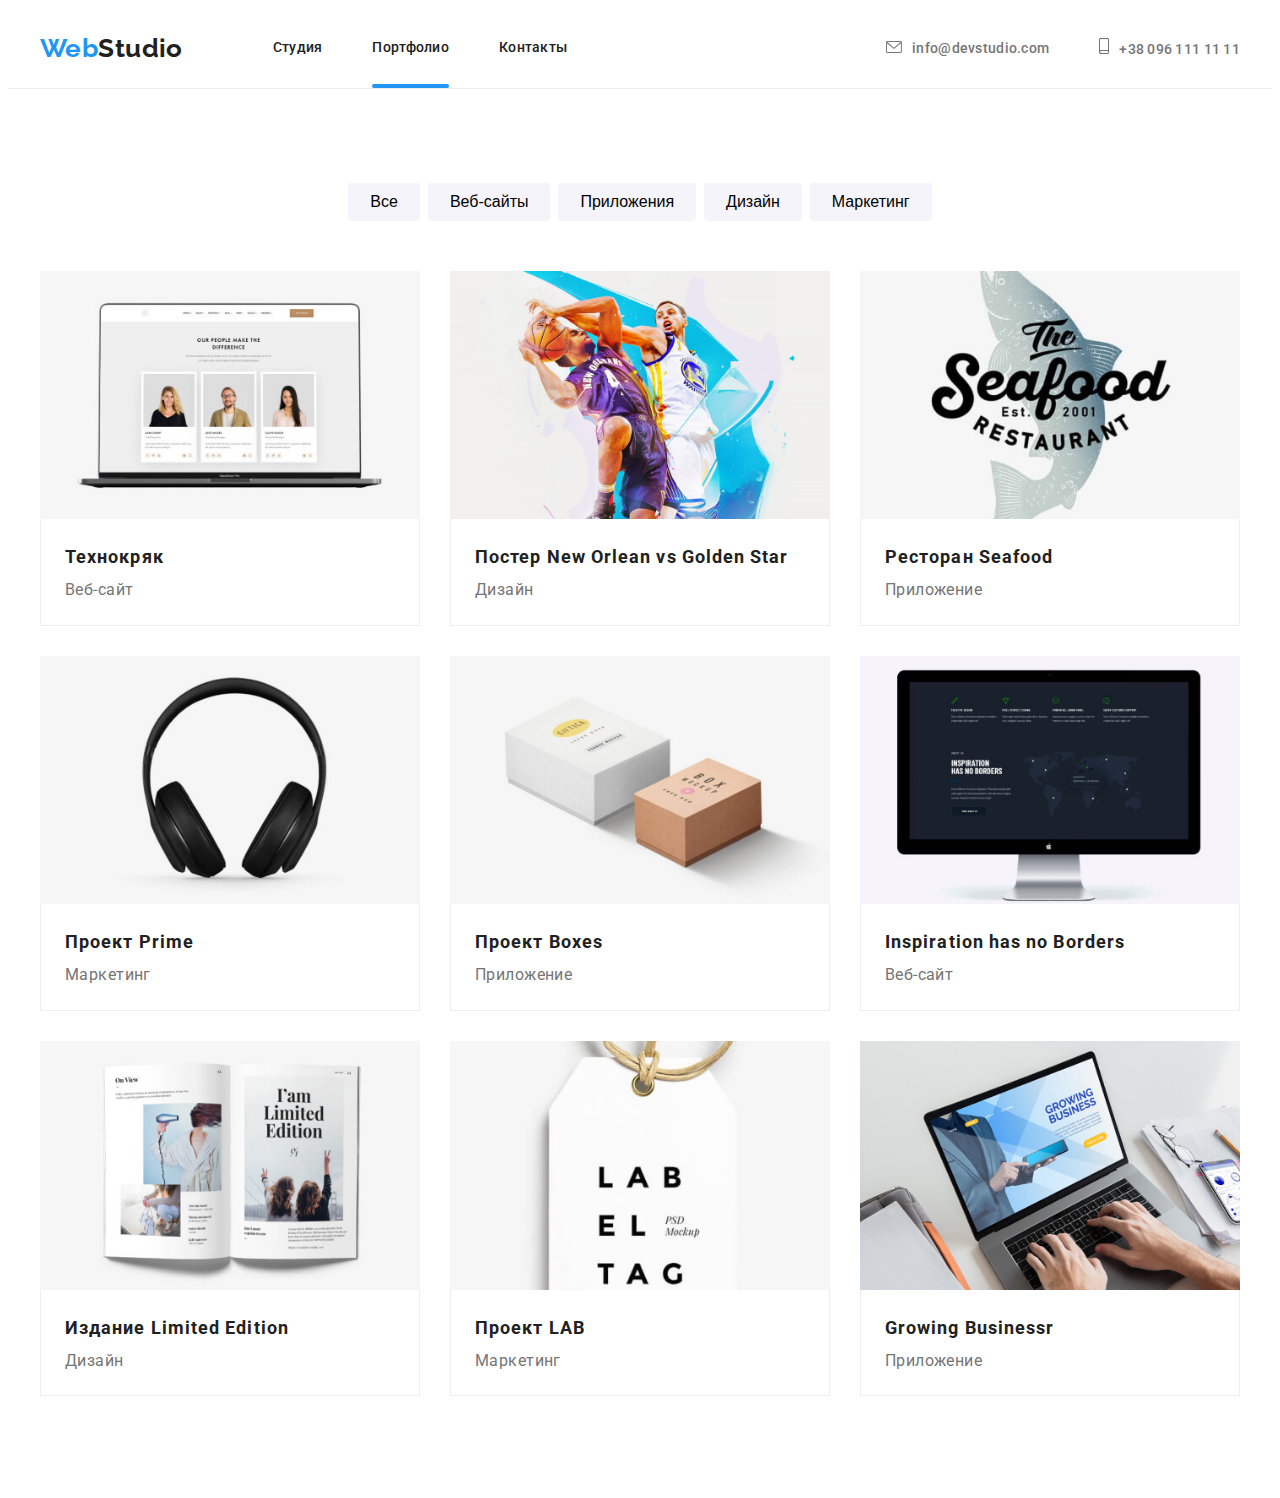
==== commit 7a5f6e43: "pictures" ====
--- a/portfolio.html
+++ b/portfolio.html
@@ -141,21 +141,31 @@
           </ul>
           <!-- Examples -->
 
-          <!-- <ul class="examples list">
-            <li class="examples__item">
-              <a class="examples__link" href="">
-                <div class="examples__overlay">
-                  <p class="examples__overlay-text">
-                    Технокряк это современная площадка распространения
-                    коронавируса. Компании используют эту платформу для
-                    цифрового шпионажа и атак на защищённые сервера конкурентов.
-                  </p>
-                  <img
-                    src="./images/notebook_2.jpg"
+          <ul class="examples list">
+            <li class="examples__item">
+              <a class="examples__link" href="">
+                <div class="examples__overlay">
+                  <p class="examples__overlay-text">
+                    Технокряк это современная площадка распространения
+                    коронавируса. Компании используют эту платформу для
+                    цифрового шпионажа и атак на защищённые сервера конкурентов.
+                  </p>
+                  <picture>
+                  <source media="(min-width: 480px)" srcset="./images/works-1.jpg 1x, ./images/works-1@2x.jpg 2x" />
+                  <source media="(min-width: 480px)" srcset="./images/works-1.webp 1x, ./images/works-1@2x.webp 2x"
+                  type="image/webp" />
+                  <source media="(min-width: 768px)" srcset="./images/works-1-tablet.jpg 1x, ./images/works-1-tablet@2x.jpg 2x" />
+                  <source media="(min-width: 768px)" srcset="./images/works-1-tablet.webp 1x, ./images/works-1-tablet@2x.webp 2x"
+                  type="image/webp" />
+                  <source media="(min-width: 1200px)" srcset="./images/works-1-desktop.jpg 1x, ./images/works-1-desktop@2x.jpg 2x" />
+                  <source media="(min-width: 1200px)" srcset="./images/works-1-desktop.webp 1x, ./images/works-1-desktop@2x.webp 2x"
+                  type="image/webp" />
+                  <img
+                    src="#"
                     alt="Технокряк"
-                    width="370"
-                    height="294"
-                  />
+                    
+                  />
+                </picture>
                 </div>
                 <div class="examples__description">
                   <h2 class="examples__title">Технокряк</h2>
@@ -171,12 +181,22 @@
                     коронавируса. Компании используют эту платформу для
                     цифрового шпионажа и атак на защищённые сервера конкурентов.
                   </p>
-                  <img
-                    src="./images/players.jpg"
+                  <picture>
+                    <source media="(min-width: 480px)" srcset="./images/works-2.jpg 1x, ./images/works-2@2x.jpg 2x" />
+                    <source media="(min-width: 480px)" srcset="./images/works-2.webp 1x, ./images/works-2@2x.webp 2x"
+                    type="image/webp" />
+                    <source media="(min-width: 768px)" srcset="./images/works-2-tablet.jpg 1x, ./images/works-2-tablet@2x.jpg 2x" />
+                    <source media="(min-width: 768px)" srcset="./images/works-2-tablet.webp 1x, ./images/works-2-tablet@2x.webp 2x"
+                    type="image/webp" />
+                    <source media="(min-width: 1200px)" srcset="./images/works-2-desktop.jpg 1x, ./images/works-2-desktop@2x.jpg 2x" />
+                    <source media="(min-width: 1200px)" srcset="./images/works-2-desktop.webp 1x, ./images/works-2-desktop@2x.webp 2x"
+                    type="image/webp" />
+                  <img
+                    src="#"
                     alt="Постер New Orlean vs Golden Star"
-                    width="370"
-                    height="294"
-                  />
+                    
+                  />
+                </picture>
                 </div>
                 <div class="examples__description">
                   <h2 class="examples__title">
@@ -195,13 +215,22 @@
                     коронавируса. Компании используют эту платформу для
                     цифрового шпионажа и атак на защищённые сервера конкурентов.
                   </p>
-
-                  <img
-                    src="./images/seafood.jpg"
+                  <picture>
+                    <source media="(min-width: 480px)" srcset="./images/works-3.jpg 1x, ./images/works-3@2x.jpg 2x" />
+                    <source media="(min-width: 480px)" srcset="./images/works-3.webp 1x, ./images/works-3@2x.webp 2x"
+                    type="image/webp" />
+                    <source media="(min-width: 768px)" srcset="./images/works-3-tablet.jpg 1x, ./images/works-3-tablet@2x.jpg 2x" />
+                    <source media="(min-width: 768px)" srcset="./images/works-3-tablet.webp 1x, ./images/works-3-tablet@2x.webp 2x"
+                    type="image/webp" />
+                    <source media="(min-width: 1200px)" srcset="./images/works-3-desktop.jpg 1x, ./images/works-3-desktop@2x.jpg 2x" />
+                    <source media="(min-width: 1200px)" srcset="./images/works-3-desktop.webp 1x, ./images/works-3-desktop@2x.webp 2x"
+                    type="image/webp" />
+                  <img
+                    src="#"
                     alt="Ресторан Seafood"
-                    width="370"
-                    height="294"
-                  />
+                   
+                  />
+                </picture>
                 </div>
                 <div class="examples__description">
                   <h2 class="examples__title">Ресторан Seafood</h2>
@@ -218,13 +247,22 @@
                     коронавируса. Компании используют эту платформу для
                     цифрового шпионажа и атак на защищённые сервера конкурентов.
                   </p>
-
-                  <img
-                    src="./images/headphones.jpg"
+                  <picture>
+                    <source media="(min-width: 480px)" srcset="./images/works-4.jpg 1x, ./images/works-4@2x.jpg 2x" />
+                    <source media="(min-width: 480px)" srcset="./images/works-4.webp 1x, ./images/works-4@2x.webp 2x"
+                    type="image/webp" />
+                    <source media="(min-width: 768px)" srcset="./images/works-4-tablet.jpg 1x, ./images/works-4-tablet@2x.jpg 2x" />
+                    <source media="(min-width: 768px)" srcset="./images/works-4-tablet.webp 1x, ./images/works-4-tablet@2x.webp 2x"
+                    type="image/webp" />
+                    <source media="(min-width: 1200px)" srcset="./images/works-4-desktop.jpg 1x, ./images/works-4-desktop@2x.jpg 2x" />
+                    <source media="(min-width: 1200px)" srcset="./images/works-4-desktop.webp 1x, ./images/works-4-desktop@2x.webp 2x"
+                    type="image/webp" />
+                  <img
+                    src="#"
                     alt="Проект Prime"
-                    width="370"
-                    height="294"
-                  />
+                   
+                  />
+                </picture>
                 </div>
                 <div class="examples__description">
                   <h2 class="examples__title">Проект Prime</h2>
@@ -241,13 +279,22 @@
                     коронавируса. Компании используют эту платформу для
                     цифрового шпионажа и атак на защищённые сервера конкурентов.
                   </p>
-
-                  <img
-                    src="./images/boxes.jpg"
+                  <picture>
+                    <source media="(min-width: 480px)" srcset="./images/works-5.jpg 1x, ./images/works-5@2x.jpg 2x" />
+                    <source media="(min-width: 480px)" srcset="./images/works-5.webp 1x, ./images/works-5@2x.webp 2x"
+                    type="image/webp" />
+                    <source media="(min-width: 768px)" srcset="./images/works-5-tablet.jpg 1x, ./images/works-5-tablet@2x.jpg 2x" />
+                    <source media="(min-width: 768px)" srcset="./images/works-5-tablet.webp 1x, ./images/works-5-tablet@2x.webp 2x"
+                    type="image/webp" />
+                    <source media="(min-width: 1200px)" srcset="./images/works-5-desktop.jpg 1x, ./images/works-5-desktop@2x.jpg 2x" />
+                    <source media="(min-width: 1200px)" srcset="./images/works-5-desktop.webp 1x, ./images/works-5-desktop@2x.webp 2x"
+                    type="image/webp" />
+                  <img
+                    src="#"
                     alt="Проект Boxes"
-                    width="370"
-                    height="294"
-                  />
+                    
+                  />
+                </picture>
                 </div>
                 <div class="examples__description">
                   <h2 class="examples__title">Проект Boxes</h2>
@@ -264,13 +311,22 @@
                     коронавируса. Компании используют эту платформу для
                     цифрового шпионажа и атак на защищённые сервера конкурентов.
                   </p>
-
-                  <img
-                    src="./images/monitor.jpg"
+                  <picture>
+                    <source media="(min-width: 480px)" srcset="./images/works-6.jpg 1x, ./images/works-6@2x.jpg 2x" />
+                    <source media="(min-width: 480px)" srcset="./images/works-6.webp 1x, ./images/works-6@2x.webp 2x"
+                    type="image/webp" />
+                    <source media="(min-width: 768px)" srcset="./images/works-6-tablet.jpg 1x, ./images/works-6-tablet@2x.jpg 2x" />
+                    <source media="(min-width: 768px)" srcset="./images/works-6-tablet.webp 1x, ./images/works-6-tablet@2x.webp 2x"
+                    type="image/webp" />
+                    <source media="(min-width: 1200px)" srcset="./images/works-6-desktop.jpg 1x, ./images/works-6-desktop@2x.jpg 2x" />
+                    <source media="(min-width: 1200px)" srcset="./images/works-6-desktop.webp 1x, ./images/works-6-desktop@2x.webp 2x"
+                    type="image/webp" />
+                  <img
+                    src="#"
                     alt="Inspiration has no Borders"
-                    width="370"
-                    height="294"
-                  />
+                   
+                  />
+                </picture>
                 </div>
                 <div class="examples__description">
                   <h2 class="examples__title">Inspiration has no Borders</h2>
@@ -287,13 +343,22 @@
                     коронавируса. Компании используют эту платформу для
                     цифрового шпионажа и атак на защищённые сервера конкурентов.
                   </p>
-
-                  <img
-                    src="./images/book.jpg"
+                  <picture>
+                    <source media="(min-width: 480px)" srcset="./images/works-7.jpg 1x, ./images/works-7@2x.jpg 2x" />
+                    <source media="(min-width: 480px)" srcset="./images/works-7.webp 1x, ./images/works-7@2x.webp 2x"
+                    type="image/webp" />
+                    <source media="(min-width: 768px)" srcset="./images/works-7-tablet.jpg 1x, ./images/works-7-tablet@2x.jpg 2x" />
+                    <source media="(min-width: 768px)" srcset="./images/works-7-tablet.webp 1x, ./images/works-7-tablet@2x.webp 2x"
+                    type="image/webp" />
+                    <source media="(min-width: 1200px)" srcset="./images/works-7-desktop.jpg 1x, ./images/works-7-desktop@2x.jpg 2x" />
+                    <source media="(min-width: 1200px)" srcset="./images/works-7-desktop.webp 1x, ./images/works-7-desktop@2x.webp 2x"
+                    type="image/webp" />
+                  <img
+                    src="#"
                     alt="Издание Limited Edition"
-                    width="370"
-                    height="294"
-                  />
+                    
+                  />
+                </picture>
                 </div>
                 <div class="examples__description">
                   <h2 class="examples__title">Издание Limited Edition</h2>
@@ -310,13 +375,22 @@
                     коронавируса. Компании используют эту платформу для
                     цифрового шпионажа и атак на защищённые сервера конкурентов.
                   </p>
-
-                  <img
-                    src="./images/lab.jpg"
+                  <picture>
+                    <source media="(min-width: 480px)" srcset="./images/works-8.jpg 1x, ./images/works-8@2x.jpg 2x" />
+                    <source media="(min-width: 480px)" srcset="./images/works-8.webp 1x, ./images/works-8@2x.webp 2x"
+                    type="image/webp" />
+                    <source media="(min-width: 768px)" srcset="./images/works-8-tablet.jpg 1x, ./images/works-8-tablet@2x.jpg 2x" />
+                    <source media="(min-width: 768px)" srcset="./images/works-8-tablet.webp 1x, ./images/works-8-tablet@2x.webp 2x"
+                    type="image/webp" />
+                    <source media="(min-width: 1200px)" srcset="./images/works-8-desktop.jpg 1x, ./images/works-8-desktop@2x.jpg 2x" />
+                    <source media="(min-width: 1200px)" srcset="./images/works-8-desktop.webp 1x, ./images/works-8-desktop@2x.webp 2x"
+                    type="image/webp" />
+                  <img
+                    src="#"
                     alt="Проект LAB"
-                    width="370"
-                    height="294"
-                  />
+                   
+                  />
+                </picture>
                 </div>
                 <div class="examples__description">
                   <h2 class="examples__title">Проект LAB</h2>
@@ -333,13 +407,22 @@
                     коронавируса. Компании используют эту платформу для
                     цифрового шпионажа и атак на защищённые сервера конкурентов.
                   </p>
-
-                  <img
-                    src="./images/notebook_2.jpg"
+                  <picture>
+                    <source media="(min-width: 480px)" srcset="./images/works-9.jpg 1x, ./images/works-9@2x.jpg 2x" />
+                    <source media="(min-width: 480px)" srcset="./images/works-9.webp 1x, ./images/works-9@2x.webp 2x"
+                    type="image/webp" />
+                    <source media="(min-width: 768px)" srcset="./images/works-9-tablet.jpg 1x, ./images/works-9-tablet@2x.jpg 2x" />
+                    <source media="(min-width: 768px)" srcset="./images/works-9-tablet.webp 1x, ./images/works-9-tablet@2x.webp 2x"
+                    type="image/webp" />
+                    <source media="(min-width: 1200px)" srcset="./images/works-9-desktop.jpg 1x, ./images/works-9-desktop@2x.jpg 2x" />
+                    <source media="(min-width: 1200px)" srcset="./images/works-9-desktop.webp 1x, ./images/works-9-desktop@2x.webp 2x"
+                    type="image/webp" />
+                  <img
+                    src="#"
                     alt="Growing Business"
-                    width="370"
-                    height="294"
-                  />
+                    
+                  />
+                </picture>
                 </div>
                 <div class="examples__description">
                   <h2 class="examples__title">Growing Businessr</h2>
@@ -350,7 +433,7 @@
           </ul>
         </div>
       </section>
-    </main> -->
+    </main>
 
     <!-- footer -->
     <!-- <footer class="footer">
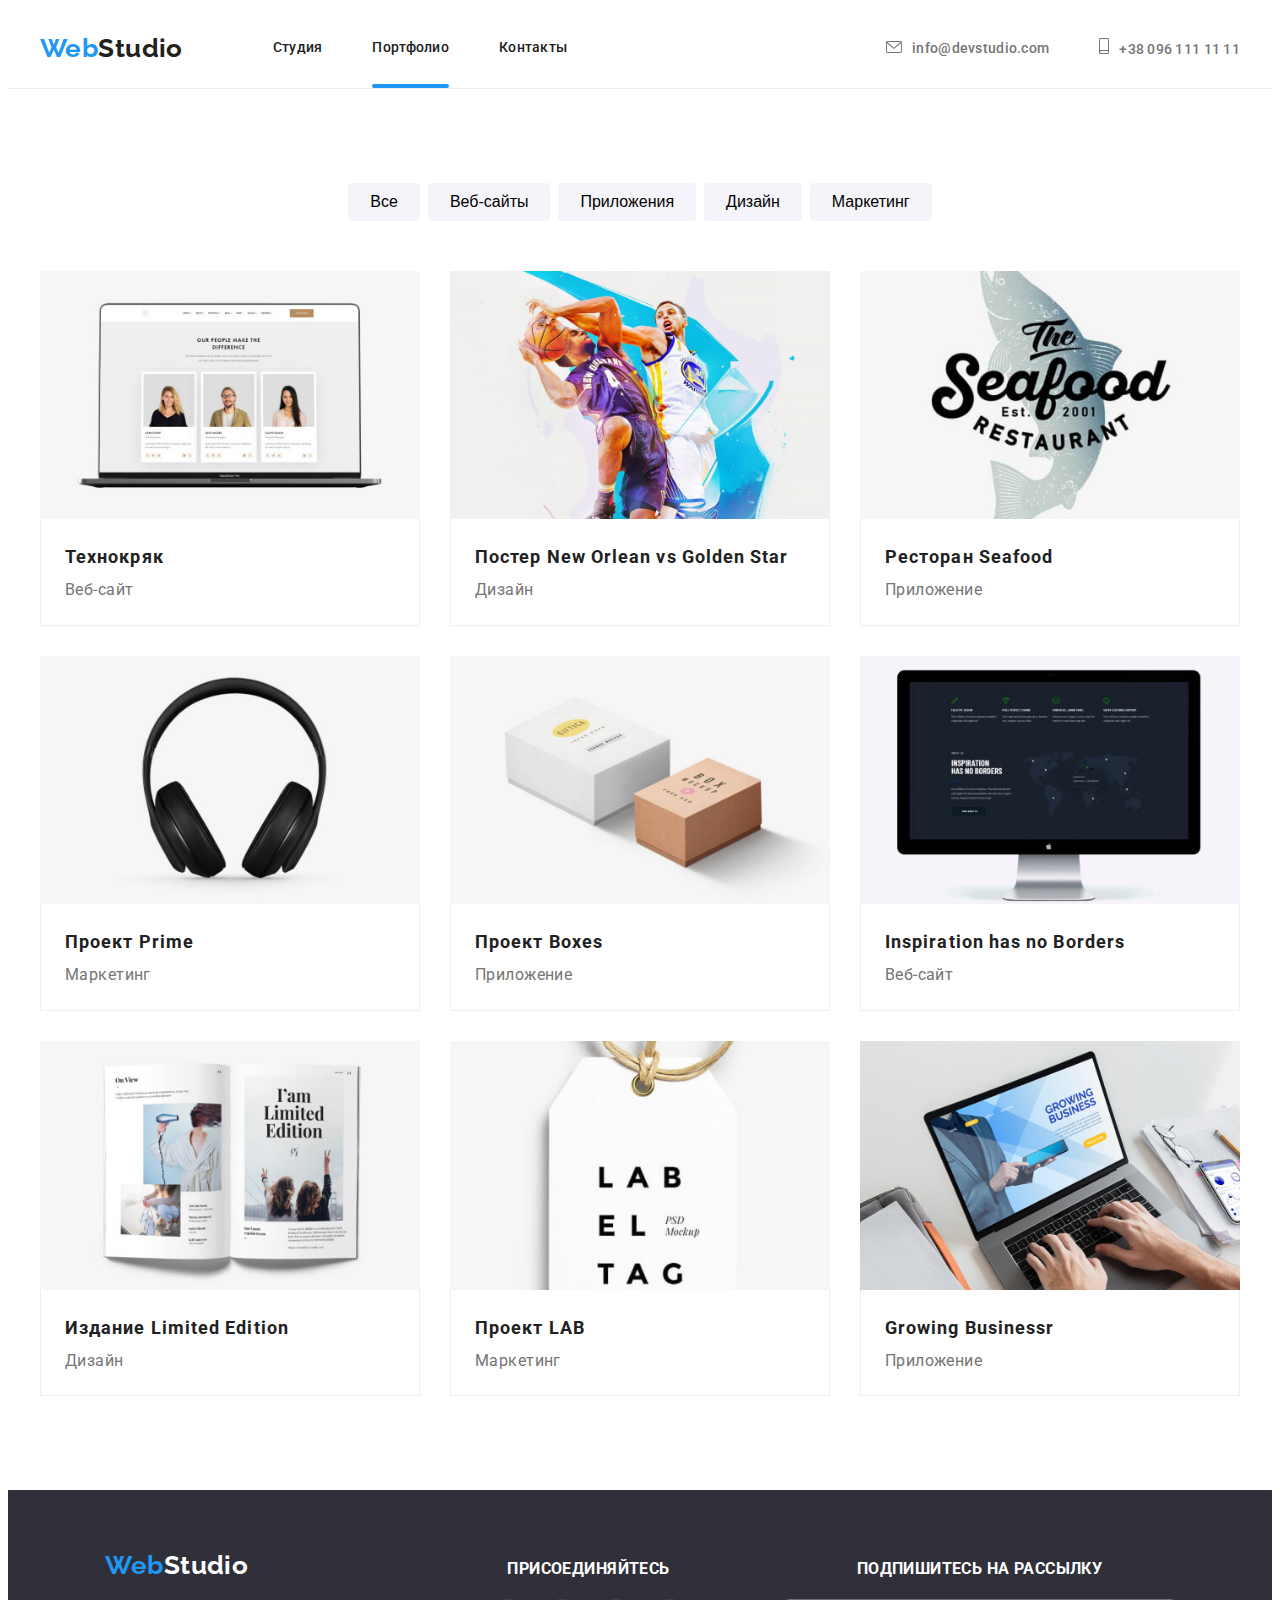
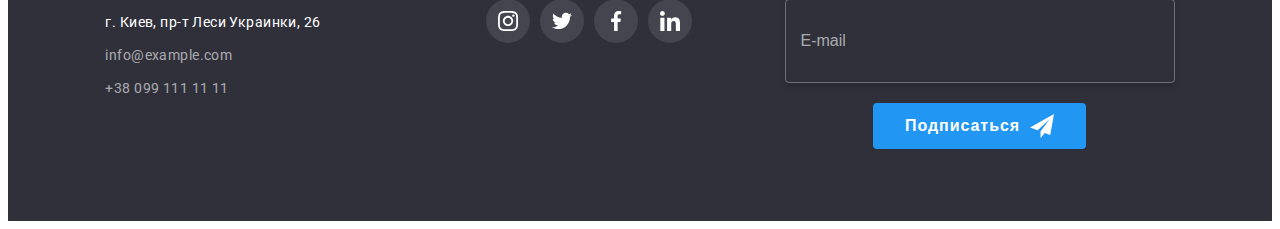
==== commit a6495094: "modal" ====
--- a/portfolio.html
+++ b/portfolio.html
@@ -436,7 +436,7 @@
     </main>
 
     <!-- footer -->
-    <!-- <footer class="footer">
+    <footer class="footer">
       <div class="footer__container container">
         <div class="footer__container-address">
           <a class="logo" href="#" lang="en"
@@ -468,11 +468,11 @@
               </li>
             </ul>
           </address>
-        </div> -->
+        </div>
 
         <!-- footer-socials -->
 
-        <!-- <div class="footer-social">
+        <div class="footer-social">
           <h3 class="footer__title">Присоединяйтесь</h3>
           <ul class="footer-social__list">
             <li class="social__item">
@@ -504,9 +504,9 @@
               </a>
             </li>
           </ul>
-        </div> -->
-
-        <!-- <form class="subscribe-form">
+        </div>
+
+        <form class="subscribe-form">
           <h3 class="footer__title">Подпишитесь на рассылку</h3>
           <div class="form__position">
             <label class="subsribe-form__lebel">
@@ -525,7 +525,7 @@
             </button>
           </div>
         </form>
-      </div> -->
+      </div>
     </footer>
     <script src="./js/mobile-menu.js"></script>
   </body>
--- a/css/main.min.css
+++ b/css/main.min.css
@@ -1,2 +1,2 @@
-:root{--primary-title-color: #212121;--second-text-color: #757575;--third-text-color: #ffffff;--accent-color: #2196f3;--portfolio-btn-color: #f5f4fa;--address-hover-color: #188ce8;--item-border: #eeeeee;--timing-function: cubic-bezier(0.4, 0, 0.2, 1)}.visually-hidden{position:absolute;white-space:nowrap;width:1px;height:1px;overflow:hidden;border:0;padding:0;clip:rect(0 0 0 0);clip-path:inset(50%);margin:-1px}body{font-family:"Roboto", sans-serif;font-size:14px;letter-spacing:0.03em}p,h1,h2,h3,h4,h5,h6{margin:0}a{text-decoration:none}ul{margin:0;padding:0;list-style:none}img{display:block;max-width:100%;height:auto;background-color:#000000}.header-nav__link--current{color:var(--accent-color)}.header-nav__link--current::after{content:"";position:absolute;left:0;bottom:0;display:block;width:100%;height:4px;background-color:var(--accent-color);border-radius:2px}.mobile-nav__link--current{color:var(--accent-color)}.container{padding-left:15px;padding-right:15px;margin:0 auto}@media screen and (min-width: 480px){.container{width:480px}}@media screen and (min-width: 768px){.container{width:768px}}@media screen and (min-width: 1200px){.container{width:1200px}}.section{padding-top:94px;padding-bottom:94px}.logo{font-family:Raleway;font-weight:700;font-size:26px;line-height:1.19;color:var(--primary-title-color)}.btn{margin-top:45px;padding:10px 32px;border-radius:4px;border:0px;font-weight:700;font-size:16px;line-height:1.6;align-items:center;text-align:center;letter-spacing:0.06em;color:var(--third-text-color);background-color:var(--accent-color);cursor:pointer;transition:background-color 250ms var(--timing-function)}.btn:hover,.btn:focus{background-color:#188ce8}.studio-header{margin-bottom:50px;font-weight:700;font-size:36px;line-height:1.17;text-align:center;color:var(--primary-title-color)}.social{display:flex;justify-content:center}.social__item{width:44px;height:44px;margin-right:10px}.social__item:last-child{margin-right:0}.social__icon{fill:#afb1b8;transition:fill 250ms var(--timing-function)}.social__link:hover .social__icon,.social__link:focus .social__icon{fill:var(--third-text-color)}.social__link{display:flex;align-items:center;justify-content:center;width:100%;height:100%;border-radius:50%;transition:background-color 250ms var(--timing-function)}.social__link:hover,.social__link:focus{background-color:var(--accent-color)}.backdrop{position:fixed;top:0;left:0;width:100%;height:100%;background-color:rgba(0,0,0,0.2);transition:opacity 250ms var(--timing-function),visibility 250ms var(--timing-function)}.backdrop.is-hidden{visibility:hidden;opacity:0;pointer-events:none}.modal{position:absolute;top:50%;left:50%;transform:translate(-50%, -50%);padding:40px;min-height:581px;width:528px;border-radius:4px;background-color:var(--third-text-color);box-shadow:0px 4px 4px rgba(0,0,0,0.25)}.modal-form{display:flex;flex-direction:column}.modal-form__title{margin-bottom:12px;font-weight:700;font-size:20px;line-height:1.15;text-align:center;color:var(--primary-title-color)}.modal-form__field{font-size:12px;line-height:1, 7;letter-spacing:0.01em;color:var(--second-text-color);margin-bottom:20px}.modal-form__wrapper{display:block;margin-top:4px;position:relative}.modal-form__input{padding-left:40px;width:100%;height:40px;border-radius:4px;border:1px solid rgba(33,33,33,0.2);cursor:pointer;transition:border-color 250ms var(--timing-function)}.modal-form__input:focus{outline:none;border-color:var(--accent-color)}.modal-form__comment{display:block;padding:12px 16px;width:100%;height:120px;border-radius:4px;border:1px solid rgba(33,33,33,0.2);resize:none;transition:border-color 250ms var(--timing-function)}.modal-form__comment::placeholder{font-size:12px;color:rgba(117,117,117,0.5)}.modal-form__comment:focus{outline:none;border-color:var(--accent-color)}.modal-form__icon{display:block;width:18px;height:18px;position:absolute;top:50%;left:12px;transform:translateY(-50%);fill:var(--primary-title-color);transition:fill 250ms var(--timing-function)}.modal-form__input:focus+.modal-form__icon{fill:var(--accent-color)}.modal-form__checkbox{position:absolute;-webkit-appearance:none;-moz-appearance:none;appearance:none}.policy__lebel{display:flex;align-items:center;justify-content:center;margin-bottom:30px;cursor:pointer}.policy__lebel::before{display:block;content:"";margin-right:7px;width:16px;height:15px;border:2px solid var(--primary-title-color);border-radius:2px;transition:border-color 250ms var(--timing-function),background-color 250ms var(--timing-function),background-image 250ms var(--timing-function)}.policy__text{line-height:1.7;color:var(--second-text-color)}.modal-form__checkbox:checked+.policy__lebel::before{border-color:var(--accent-color);background-color:var(--accent-color);background-image:url(../images/icon-check.svg);background-size:contain;background-origin:border-box}.policy__link{line-height:1.7;color:#2196f3}.send-btn{margin-top:0;align-self:center}.modal__button-close{display:flex;align-items:center;justify-content:center;position:absolute;top:8px;right:8px;width:30px;height:30px;padding:6px;cursor:pointer;background-color:var(--third-text-color);border-color:rgba(131,121,121,0.1);border-radius:50%}.modal__button-close:hover .modal__icon-close,.modal__button-close:focus .modal__icon-close{fill:var(--accent-color)}.modal__icon-close{fill:#000000;transition:fill 250ms var(--timing-function)}.header{padding-top:16px;padding-bottom:16px;border-bottom-style:solid;border-bottom-width:1px;border-bottom-color:#ececec}@media screen and (min-width: 768px){.header{padding-top:0px;padding-bottom:0px}}.header-container{display:flex;align-items:center;justify-content:space-between}.header__logo{margin-right:90px}.header__logo-part{font-family:Raleway;font-weight:700;font-size:26px;line-height:1.19;color:var(--accent-color)}.header-nav{display:flex;align-items:center;justify-content:center}.header-nav__item:not(:last-child){margin-right:50px}.header-nav__list{display:flex}.header-nav__link{position:relative;display:block;padding-top:32px;padding-bottom:32px;font-weight:500;line-height:1.14;letter-spacing:0.02em;color:var(--primary-title-color);transition:color 250ms var(--timing-function)}.header-nav__link:hover,.header-nav__link:focus{color:var(--accent-color)}@media screen and (max-width: 767px){.header-nav__link{display:none}}.burger-btn,.close-btn{padding:0;line-height:0;background-color:transparent;cursor:pointer;border:none;transition:fill 250ms var(--timing-function)}.burger-btn:hover,.burger-btn:focus,.close-btn:hover,.close-btn:focus{fill:var(--accent-color)}@media screen and (min-width: 768px){.burger-btn,.close-btn{display:none}}.close-btn{position:absolute;top:10px;right:15px}.burger-icon,.close-btn-icon{padding:11px;width:40px;height:40px}.mobile-menu{padding-top:32px;padding-bottom:32px;display:flex;flex-direction:column;justify-content:space-between;opacity:0;visibility:hidden;pointer-events:none;padding:40px 48px;position:fixed;z-index:100;top:0;left:0;width:100%;height:100%;background-color:var(--third-text-color);transition:opacity 250ms var(--timing-function),visibility 250ms var(--timing-function)}@media screen and (min-width: 768px){.mobile-menu{display:none}}.mobile-menu.is-open{opacity:1;visibility:visible;pointer-events:all}.mobile-nav__item:not(:last-child){padding-bottom:32px}.mobile-nav__link{display:block;font-weight:500;font-size:40px;line-height:1.18;letter-spacing:0.02em;color:var(--primary-title-color);transition:color 250ms var(--timing-function)}.mobile-nav__link:hover,.mobile-nav__link:focus{color:var(--accent-color)}.mobile-contacts__item:not(:last-child){margin-bottom:32px}.mobile-contacts__tel{font-size:34px;font-weight:500;line-height:1.18;letter-spacing:0.02em;color:var(--accent-color)}.mobile-contacts__mail{font-size:24px;font-weight:500;line-height:1.17;letter-spacing:0.02em;color:var(--second-text-color)}.mobile-social__list{display:flex;padding-top:64px}@media screen and (max-width: 479px){.mobile-social__list{flex-wrap:wrap;margin-right:-20px}}.mobile-social__item:not(:last-child){margin-right:20px}.mobile-social__item:not(:first-child)::before{content:"";margin-right:10px;width:22px;height:0px;border:1px solid rgba(33,33,33,0.2);transform:rotate(90deg)}.mobile-social__link{font-weight:500;font-size:18px;line-height:1.22;letter-spacing:0.02em;color:var(--accent-color)}.contacts{margin-left:auto;width:auto;text-decoration:none}@media screen and (max-width: 767px){.contacts{display:none}}@media screen and (min-width: 1200px){.contacts{display:flex;justify-content:center;align-items:center}}@media screen and (min-width: 768px){.contacts__item:not(:last-child){margin-bottom:10px}}@media screen and (min-width: 1200px){.contacts__item:not(:last-child){margin-bottom:0px;margin-right:50px}}.contacts__link{justify-content:center;font-weight:500;line-height:1.17;letter-spacing:0.02em;color:var(--second-text-color);transition:color 250ms var(--timing-function)}.contacts__link:hover,.contacts__link:focus{color:var(--accent-color)}@media screen and (min-width: 1200px){.contacts__link{line-height:1.14}}.contacts__icon{fill:currentColor;margin-right:10px}.contacts__icon--mail{width:14px;height:10px}@media screen and (min-width: 1200px){.contacts__icon--mail{width:16px;height:12px}}.contacts__icon--phone{width:10px;height:14px}@media screen and (min-width: 1200px){.contacts__icon--phone{width:10px;height:16px}}.hero{padding-top:118px;padding-bottom:118px;background-color:#2f303a;margin-left:auto;margin-right:auto;background-repeat:no-repeat;background-size:cover;background-position:center;max-width:480px;height:480px;background-image:linear-gradient(rgba(47,48,58,0.4), rgba(47,48,58,0.4)),url(../images/hero.jpg)}@media (min-device-pixel-ratio: 2), (min-resolution: 192dpi), (min-resolution: 2dppx){.hero{background-image:linear-gradient(rgba(47,48,58,0.4), rgba(47,48,58,0.4)),url(../images/hero2x.jpg)}}@media screen and (min-width: 768px){.hero{max-width:768px;background-image:linear-gradient(rgba(47,48,58,0.4), rgba(47,48,58,0.4)),url(../images/hero-tablet.jpg)}}@media screen and (min-width: 768px) and (min-device-pixel-ratio: 2), screen and (min-width: 768px) and (min-resolution: 192dpi), screen and (min-width: 768px) and (min-resolution: 2dppx){.hero{background-image:linear-gradient(rgba(47,48,58,0.4), rgba(47,48,58,0.4)),url(../images/hero-tablet2x.jpg)}}@media screen and (min-width: 1200px){.hero{padding-top:200px;padding-bottom:200px;max-width:1600px;background-image:linear-gradient(rgba(47,48,58,0.4), rgba(47,48,58,0.4)),url(../images/hero-desktop.jpg)}}@media screen and (min-width: 1200px) and (min-device-pixel-ratio: 2), screen and (min-width: 1200px) and (min-resolution: 192dpi), screen and (min-width: 1200px) and (min-resolution: 2dppx){.hero{background-image:linear-gradient(rgba(47,48,58,0.4), rgba(47,48,58,0.4)),url(../images/hero-desktop2x.jpg)}}.hero__container{text-align:center}.hero__title{margin:auto;width:360px;font-weight:900;font-size:26px;line-height:1.62;text-align:center;letter-spacing:0.06em;text-transform:uppercase;color:#ffffff}@media screen and (min-width: 1200px){.hero__title{width:696px;font-size:44px;line-height:1.36}}@media screen and (min-width: 768px){.benefits__list{display:flex;flex-wrap:wrap}}.benefits__item{width:100%}@media screen and (min-width: 768px){.benefits__item{width:354px;flex-basis:calc((100% - 2 * 30px) / 2)}.benefits__item:not(:nth-last-child(-n+2)){margin-bottom:30px}.benefits__item:nth-child(odd){margin-right:30px}}@media screen and (min-width: 1200px){.benefits__item{width:270px;flex-basis:calc((100% - 4 * 30px) / 4)}.benefits__item:not(:nth-last-child(-n+2)){margin-bottom:0px}.benefits__item:not(:nth-child(4n)){margin-right:30px}}.benefits__icon{display:flex;align-items:center;justify-content:center;margin-top:30px;width:100%;height:120px;background-color:var(--portfolio-btn-color);border-radius:4px;border:1px solid transparent;transition:fill 250ms var(--timing-function),border-color 250ms var(--timing-function)}.benefits__icon:hover,.benefits__icon:focus{fill:var(--accent-color);border-color:var(--accent-color)}@media screen and (min-width: 768px){.benefits__icon{width:354px;margin-top:0px}}@media screen and (min-width: 1200px){.benefits__icon{width:270px;margin-top:0px}}.benefits__title{margin-top:30px;margin-bottom:10px;text-align:center;font-weight:700;line-height:1.14;letter-spacing:0.03em;text-transform:uppercase;color:var(--primary-title-color)}@media screen and (min-width: 768px){.benefits__title{text-align:left}}.benefits__text{line-height:1.71;color:var(--second-text-color)}.works{padding-top:0px;padding-bottom:94px}@media screen and (max-width: 1199px){.works{display:none}}.works__list{display:flex;flex-wrap:wrap;margin-left:-30px}.works__item{flex-basis:calc((100% - 3 * 30px) / 3);margin-left:30px}.works__card{width:370px;height:294px;position:relative;content:"";background-color:rgba(47,48,58,0.8);display:block}.works__list-title{padding-top:27px;padding-bottom:27px;width:100%;text-align:center;font-weight:700;line-height:1.14;letter-spacing:0.03em;text-transform:uppercase;background-color:rgba(47,48,58,0.8);color:var(--third-text-color);position:absolute;top:224px}.team{background-color:var(--portfolio-btn-color)}@media screen and (min-width: 768px){.team__list{display:flex;flex-wrap:wrap}}.team__item{width:450px;height:622px;background-color:var(--third-text-color);box-shadow:0px 2px 1px rgba(0,0,0,0.2),0px 1px 1px rgba(0,0,0,0.14),0px 1px 3px rgba(0,0,0,0.12);border-bottom-right-radius:4px;border-bottom-left-radius:4px}.team__item:not(:last-child){margin-bottom:30px}@media screen and (min-width: 768px){.team__item{width:354px;height:536px;flex-basis:calc((100% - 2 * 30px) / 2)}.team__item:not(:nth-last-child(-n+2)){margin-bottom:30px}.team__item:nth-child(odd){margin-right:30px}}@media screen and (min-width: 1200px){.team__item{width:270px;height:428px;flex-basis:calc((100% - 4 * 30px) / 4)}.team__item:not(:nth-last-child(-n+2)){margin-bottom:0px}.team__item:not(:nth-child(4n)){margin-right:30px}}.team__item-description{padding-top:30px;padding-bottom:30px}.team__title{text-align:center;margin-bottom:10px;font-weight:500;font-size:16px;line-height:1.19;color:var(--header-color)}.team__text{text-align:center;font-size:16px;line-height:1.19;color:var(--second-text-color);margin-bottom:16px}.clients__list{display:flex;flex-wrap:wrap;justify-content:center}@media screen and (max-width: 767px){.clients__item{flex-basis:calc((100% - 2 * 30px) / 2)}.clients__item:not(:nth-last-child(-n+2)){margin-bottom:30px}.clients__item:nth-child(odd){margin-right:30px}}@media screen and (min-width: 768px){.clients__item{flex-basis:calc((100% - 3 * 30px) / 3)}.clients__item:not(:nth-last-child(-n+3)){margin-bottom:30px}.clients__item:not(:nth-child(3n)){margin-right:30px}}@media screen and (min-width: 1200px){.clients__item{flex-basis:calc((100% - 6 * 30px) / 6)}.clients__item:not(:nth-last-child(-n+3)){margin-bottom:0px}.clients__item:not(:last-child){margin-right:30px}}.clients__link{height:92px;width:210px;display:flex;align-items:center;justify-content:center;border-radius:4px;border:1px solid #afb1b8;transition:border-color 250ms var(--timing-function)}.clients__link:hover,.clients__link:focus{border-color:var(--accent-color)}@media screen and (min-width: 768px){.clients__link{width:226px}}@media screen and (min-width: 1200px){.clients__link{width:170px}}.clients__link:hover .clients__icon,.clients__link:focus .clients__icon{fill:var(--accent-color)}.clients__icon{width:106px;height:60px;fill:#afb1b8;transition:fill 250ms var(--timing-function)}.footer{background-color:#2f303a;padding-top:60px;padding-bottom:60px}.footer__container{align-items:baseline;display:flex}.footer__container-address{margin-right:70px}.footer__logo{margin-right:0px}.footer__logo-part{font-family:Raleway;font-weight:700;font-size:26px;line-height:1.19;color:var(--third-text-color)}.footer__address{margin-top:30px;font-style:normal}.footer__item:not(:last-child){margin-bottom:9px}.footer__address-text{line-height:1.71;color:var(--third-text-color);padding-top:0px;padding-bottom:0px;transition:color 250ms var(--timing-function)}.footer__address-text:hover,.footer__address-text:focus{color:var(--address-hover-color)}.footer__contacts{line-height:1.71;color:rgba(255,255,255,0.6);padding-top:0px;padding-bottom:0px;transition:color 250ms var(--timing-function)}.footer__contacts:hover,.footer__contacts:focus{color:var(--address-hover-color)}.footer__title{margin-bottom:20px;font-weight:700;line-height:1.14;text-transform:uppercase;color:var(--third-text-color)}.footer-social{margin-right:93px}.footer-social__list{display:flex;align-items:center;justify-content:center}.footer-social__link{display:flex;align-items:center;justify-content:center;width:100%;height:100%;border-radius:50%;background-color:rgba(255,255,255,0.1);transition:background-color 250ms var(--timing-function)}.footer-social__link:hover,.footer-social__link:focus{background-color:var(--accent-color)}.footer-social__icon{fill:var(--third-text-color)}.form__position{display:flex;flex:wrap}.subsribe-form__lebel:focus-within .subsribe-form__input{border-color:var(--accent-color)}.subsribe-form__input{width:358px;height:50px;padding:16px 15px;color:rgba(255,255,255,0.6);background-color:transparent;border:1px solid rgba(255,255,255,0.3);box-shadow:0px 4px 4px rgba(0,0,0,0.15);border-radius:4px;transition:border-color 250ms var(--timing-function)}.subsribe-form__input::placeholder{font-size:16px;line-height:1.25;color:rgba(255,255,255,0.6)}.subsribe-form__input:focus{outline:none;border-color:var(--accent-color)}.subsribe-form__btn{margin-top:0px;margin-left:12px;display:flex}.subsribe-form__icon{margin-left:10px;width:24px;height:24px;fill:currentColor}@media screen and (min-width: 480px){.portfolio{display:flex;flex-wrap:wrap;align-items:flex-start;padding-bottom:40px}}@media screen and (min-width: 768px){.portfolio{display:flex;align-items:center;justify-content:center;padding-bottom:30px}}@media screen and (min-width: 1200px){.portfolio{padding-bottom:50px}}.portfolio__item:not(:last-child){margin-right:8px}@media screen and (max-width: 767px){.portfolio__item:not(:nth-last-child(-n+2)){margin-bottom:15px}}.portfolio__btn{padding:6px 22px;min-height:38px;min-width:fit-content;border-radius:4px;border:0px;font-weight:500;font-size:16px;line-height:1.62;text-align:center;color:var(--header-color);background-color:var(--portfolio-btn-color);cursor:pointer;transition:color 250ms var(--timing-function),background-color 250ms var(--timing-function),box-shadow 250ms var(--timing-function)}.portfolio__btn:hover,.portfolio__btn:focus{color:var(--third-text-color);background-color:var(--accent-color);box-shadow:0px 2px 2px rgba(0,0,0,0.12),0px 1px 2px rgba(0,0,0,0.08),0px 3px 1px rgba(0,0,0,0.1)}.examples{display:flex;flex-wrap:wrap;margin-bottom:-30px;margin-left:-30px}.examples__item{flex-basis:calc((100% - 3 * 30px) / 3);margin-bottom:30px;margin-left:30px}.examples__link{display:block;transition:box-shadow 250ms var(--timing-function)}.examples__link:hover,.examples__link:focus{box-shadow:1px 4px 6px rgba(0,0,0,0.16),0px 4px 4px rgba(0,0,0,0.06),0px 1px 1px rgba(0,0,0,0.12)}.examples__overlay{display:block;position:relative;overflow:hidden;content:""}.examples__link:hover .examples__overlay-text,.examples__link:focus .examples__overlay-text{transform:translateY(0)}.examples__overlay-text{padding-top:71px;padding-left:24px;padding-right:24px;width:100%;height:100%;font-size:18px;line-height:1.6;color:var(--third-text-color);position:absolute;background-color:rgba(33,150,243,0.9);transform:translateY(100%);transition:transform 250ms var(--timing-function)}.examples__description{padding:20px 24px;border-bottom:1px solid var(--item-border);border-right:1px solid var(--item-border);border-left:1px solid var(--item-border)}.examples__title{font-weight:700;font-size:18px;line-height:2;letter-spacing:0.06em;color:var(--primary-title-color)}.examples__text{font-size:16px;line-height:1.87;color:var(--second-text-color)}
+:root{--primary-title-color: #212121;--second-text-color: #757575;--third-text-color: #ffffff;--accent-color: #2196f3;--portfolio-btn-color: #f5f4fa;--address-hover-color: #188ce8;--item-border: #eeeeee;--timing-function: cubic-bezier(0.4, 0, 0.2, 1)}.visually-hidden{position:absolute;white-space:nowrap;width:1px;height:1px;overflow:hidden;border:0;padding:0;clip:rect(0 0 0 0);clip-path:inset(50%);margin:-1px}body{font-family:"Roboto", sans-serif;font-size:14px;letter-spacing:0.03em}p,h1,h2,h3,h4,h5,h6{margin:0}a{text-decoration:none}ul{margin:0;padding:0;list-style:none}img{display:block;max-width:100%;height:auto;background-color:#000000}.header-nav__link--current{color:var(--accent-color)}.header-nav__link--current::after{content:"";position:absolute;left:0;bottom:0;display:block;width:100%;height:4px;background-color:var(--accent-color);border-radius:2px}.mobile-nav__link--current{color:var(--accent-color)}.container{padding-left:15px;padding-right:15px;margin:0 auto}@media screen and (min-width: 480px){.container{width:480px}}@media screen and (min-width: 768px){.container{width:768px}}@media screen and (min-width: 1200px){.container{width:1200px}}.section{padding-top:94px;padding-bottom:94px}@media screen and (max-width: 1199px){.section{padding-top:60px;padding-bottom:60px}}.logo{font-family:Raleway;font-weight:700;font-size:26px;line-height:1.19;color:var(--primary-title-color)}.btn{margin-top:45px;padding:10px 32px;border-radius:4px;border:0px;font-weight:700;font-size:16px;line-height:1.6;align-items:center;text-align:center;letter-spacing:0.06em;color:var(--third-text-color);background-color:var(--accent-color);cursor:pointer;transition:background-color 250ms var(--timing-function)}.btn:hover,.btn:focus{background-color:#188ce8}.studio-header{margin-bottom:50px;font-weight:700;font-size:36px;line-height:1.17;text-align:center;color:var(--primary-title-color)}.social{display:flex;justify-content:center}.social__item{width:44px;height:44px;margin-right:10px}.social__item:last-child{margin-right:0}.social__icon{fill:#afb1b8;transition:fill 250ms var(--timing-function)}.social__link:hover .social__icon,.social__link:focus .social__icon{fill:var(--third-text-color)}.social__link{display:flex;align-items:center;justify-content:center;width:100%;height:100%;border-radius:50%;transition:background-color 250ms var(--timing-function)}.social__link:hover,.social__link:focus{background-color:var(--accent-color)}.backdrop{position:fixed;top:0;left:0;width:100%;height:100%;overflow-y:auto;background-color:rgba(0,0,0,0.2);transition:opacity 250ms var(--timing-function),visibility 250ms var(--timing-function)}.backdrop.is-hidden{visibility:hidden;opacity:0;pointer-events:none}.modal{position:absolute;top:93px;left:50%;transform:translateX(-50%) scale(1);padding:40px;min-height:609px;width:450px;border-radius:4px;background-color:var(--third-text-color);box-shadow:0px 4px 4px rgba(0,0,0,0.25)}@media screen and (min-width: 1200px){.modal{min-height:581px;width:528px}}.modal-form{display:flex;flex-direction:column}.modal-form__title{margin-bottom:12px;font-weight:700;font-size:20px;line-height:1.15;text-align:center;color:var(--primary-title-color)}.modal-form__field{font-size:12px;line-height:1, 7;letter-spacing:0.01em;color:var(--second-text-color);margin-bottom:20px}.modal-form__wrapper{display:block;margin-top:4px;position:relative}.modal-form__input{padding-left:40px;width:100%;height:40px;border-radius:4px;border:1px solid rgba(33,33,33,0.2);cursor:pointer;transition:border-color 250ms var(--timing-function)}.modal-form__input:focus{outline:none;border-color:var(--accent-color)}.modal-form__comment{display:block;padding:12px 16px;width:100%;height:120px;border-radius:4px;border:1px solid rgba(33,33,33,0.2);resize:none;transition:border-color 250ms var(--timing-function)}.modal-form__comment::placeholder{font-size:12px;color:rgba(117,117,117,0.5)}.modal-form__comment:focus{outline:none;border-color:var(--accent-color)}.modal-form__icon{display:block;width:18px;height:18px;position:absolute;top:50%;left:12px;transform:translateY(-50%);fill:var(--primary-title-color);transition:fill 250ms var(--timing-function)}.modal-form__input:focus+.modal-form__icon{fill:var(--accent-color)}.modal-form__checkbox{position:absolute;-webkit-appearance:none;-moz-appearance:none;appearance:none}.policy__lebel{display:flex;align-items:center;justify-content:center;margin-bottom:30px;cursor:pointer;font-size:12px}.policy__lebel::before{display:block;content:"";margin-right:7px;width:16px;height:15px;border:2px solid var(--primary-title-color);border-radius:2px;transition:border-color 250ms var(--timing-function),background-color 250ms var(--timing-function),background-image 250ms var(--timing-function)}@media screen and (min-width: 1200px){.policy__lebel{font-size:14px}}.policy__text{line-height:1.7;color:var(--second-text-color)}.modal-form__checkbox:checked+.policy__lebel::before{border-color:var(--accent-color);background-color:var(--accent-color);background-image:url(../images/icon-check.svg);background-size:contain;background-origin:border-box}.policy__link{line-height:1.7;color:#2196f3}.send-btn{margin-top:0;align-self:center}.modal__button-close{display:flex;align-items:center;justify-content:center;position:absolute;top:8px;right:8px;width:30px;height:30px;padding:6px;cursor:pointer;background-color:var(--third-text-color);border-color:rgba(131,121,121,0.1);border-radius:50%}.modal__button-close:hover .modal__icon-close,.modal__button-close:focus .modal__icon-close{fill:var(--accent-color)}.modal__icon-close{fill:#000000;transition:fill 250ms var(--timing-function)}.header{padding-top:16px;padding-bottom:16px;border-bottom-style:solid;border-bottom-width:1px;border-bottom-color:#ececec}@media screen and (min-width: 768px){.header{padding-top:0px;padding-bottom:0px}}.header-container{display:flex;align-items:center;justify-content:space-between}.header__logo{margin-right:90px}.header__logo-part{font-family:Raleway;font-weight:700;font-size:26px;line-height:1.19;color:var(--accent-color)}.header-nav{display:flex;align-items:center;justify-content:center}.header-nav__item:not(:last-child){margin-right:50px}.header-nav__list{display:flex}.header-nav__link{position:relative;display:block;padding-top:32px;padding-bottom:32px;font-weight:500;line-height:1.14;letter-spacing:0.02em;color:var(--primary-title-color);transition:color 250ms var(--timing-function)}.header-nav__link:hover,.header-nav__link:focus{color:var(--accent-color)}@media screen and (max-width: 767px){.header-nav__link{display:none}}.burger-btn,.close-btn{padding:0;line-height:0;background-color:transparent;cursor:pointer;border:none;transition:fill 250ms var(--timing-function)}.burger-btn:hover,.burger-btn:focus,.close-btn:hover,.close-btn:focus{fill:var(--accent-color)}@media screen and (min-width: 768px){.burger-btn,.close-btn{display:none}}.close-btn{position:absolute;top:10px;right:15px}.burger-icon,.close-btn-icon{padding:11px;width:40px;height:40px}.mobile-menu{padding-top:32px;padding-bottom:32px;display:flex;flex-direction:column;justify-content:space-between;opacity:0;visibility:hidden;pointer-events:none;padding:40px 48px;position:fixed;z-index:100;top:0;left:0;width:100%;height:100%;background-color:var(--third-text-color);transition:opacity 250ms var(--timing-function),visibility 250ms var(--timing-function)}@media screen and (min-width: 768px){.mobile-menu{display:none}}.mobile-menu.is-open{opacity:1;visibility:visible;pointer-events:all}.mobile-nav__item:not(:last-child){padding-bottom:32px}.mobile-nav__link{display:block;font-weight:500;font-size:40px;line-height:1.18;letter-spacing:0.02em;color:var(--primary-title-color);transition:color 250ms var(--timing-function)}.mobile-nav__link:hover,.mobile-nav__link:focus{color:var(--accent-color)}.mobile-contacts__item:not(:last-child){margin-bottom:32px}.mobile-contacts__tel{font-size:34px;font-weight:500;line-height:1.18;letter-spacing:0.02em;color:var(--accent-color)}.mobile-contacts__mail{font-size:24px;font-weight:500;line-height:1.17;letter-spacing:0.02em;color:var(--second-text-color)}.mobile-social__list{display:flex;padding-top:64px}@media screen and (max-width: 479px){.mobile-social__list{flex-wrap:wrap;margin-right:-20px}}.mobile-social__item:not(:last-child){margin-right:20px}.mobile-social__item:not(:first-child)::before{content:"";margin-right:10px;width:22px;height:0px;border:1px solid rgba(33,33,33,0.2);transform:rotate(90deg)}.mobile-social__link{font-weight:500;font-size:18px;line-height:1.22;letter-spacing:0.02em;color:var(--accent-color)}.contacts{margin-left:auto;width:auto;text-decoration:none}@media screen and (max-width: 767px){.contacts{display:none}}@media screen and (min-width: 1200px){.contacts{display:flex;justify-content:center;align-items:center}}@media screen and (min-width: 768px){.contacts__item:not(:last-child){margin-bottom:10px}}@media screen and (min-width: 1200px){.contacts__item:not(:last-child){margin-bottom:0px;margin-right:50px}}.contacts__link{justify-content:center;font-weight:500;line-height:1.17;letter-spacing:0.02em;color:var(--second-text-color);transition:color 250ms var(--timing-function)}.contacts__link:hover,.contacts__link:focus{color:var(--accent-color)}@media screen and (min-width: 1200px){.contacts__link{line-height:1.14}}.contacts__icon{fill:currentColor;margin-right:10px}.contacts__icon--mail{width:14px;height:10px}@media screen and (min-width: 1200px){.contacts__icon--mail{width:16px;height:12px}}.contacts__icon--phone{width:10px;height:14px}@media screen and (min-width: 1200px){.contacts__icon--phone{width:10px;height:16px}}.hero{padding-top:118px;padding-bottom:118px;background-color:#2f303a;margin-left:auto;margin-right:auto;background-repeat:no-repeat;background-size:cover;background-position:center;max-width:480px;height:480px;background-image:linear-gradient(rgba(47,48,58,0.4), rgba(47,48,58,0.4)),url(../images/hero.jpg)}@media (min-device-pixel-ratio: 2), (min-resolution: 192dpi), (min-resolution: 2dppx){.hero{background-image:linear-gradient(rgba(47,48,58,0.4), rgba(47,48,58,0.4)),url(../images/hero2x.jpg)}}@media screen and (min-width: 768px){.hero{max-width:768px;background-image:linear-gradient(rgba(47,48,58,0.4), rgba(47,48,58,0.4)),url(../images/hero-tablet.jpg)}}@media screen and (min-width: 768px) and (min-device-pixel-ratio: 2), screen and (min-width: 768px) and (min-resolution: 192dpi), screen and (min-width: 768px) and (min-resolution: 2dppx){.hero{background-image:linear-gradient(rgba(47,48,58,0.4), rgba(47,48,58,0.4)),url(../images/hero-tablet2x.jpg)}}@media screen and (min-width: 1200px){.hero{padding-top:200px;padding-bottom:200px;max-width:1600px;background-image:linear-gradient(rgba(47,48,58,0.4), rgba(47,48,58,0.4)),url(../images/hero-desktop.jpg)}}@media screen and (min-width: 1200px) and (min-device-pixel-ratio: 2), screen and (min-width: 1200px) and (min-resolution: 192dpi), screen and (min-width: 1200px) and (min-resolution: 2dppx){.hero{background-image:linear-gradient(rgba(47,48,58,0.4), rgba(47,48,58,0.4)),url(../images/hero-desktop2x.jpg)}}.hero__container{text-align:center}.hero__title{margin:auto;width:360px;font-weight:900;font-size:26px;line-height:1.62;text-align:center;letter-spacing:0.06em;text-transform:uppercase;color:#ffffff}@media screen and (min-width: 1200px){.hero__title{width:696px;font-size:44px;line-height:1.36}}@media screen and (min-width: 768px){.benefits__list{display:flex;flex-wrap:wrap}}.benefits__item{width:100%}@media screen and (min-width: 768px){.benefits__item{width:354px;flex-basis:calc((100% - 2 * 30px) / 2)}.benefits__item:not(:nth-last-child(-n+2)){margin-bottom:30px}.benefits__item:nth-child(odd){margin-right:30px}}@media screen and (min-width: 1200px){.benefits__item{width:270px;flex-basis:calc((100% - 4 * 30px) / 4)}.benefits__item:not(:nth-last-child(-n+2)){margin-bottom:0px}.benefits__item:not(:nth-child(4n)){margin-right:30px}}.benefits__icon{display:flex;align-items:center;justify-content:center;margin-top:30px;width:100%;height:120px;background-color:var(--portfolio-btn-color);border-radius:4px;border:1px solid transparent;transition:fill 250ms var(--timing-function),border-color 250ms var(--timing-function)}.benefits__icon:hover,.benefits__icon:focus{fill:var(--accent-color);border-color:var(--accent-color)}@media screen and (min-width: 768px){.benefits__icon{width:354px;margin-top:0px}}@media screen and (min-width: 1200px){.benefits__icon{width:270px;margin-top:0px}}.benefits__title{margin-top:30px;margin-bottom:10px;text-align:center;font-weight:700;line-height:1.14;letter-spacing:0.03em;text-transform:uppercase;color:var(--primary-title-color)}@media screen and (min-width: 768px){.benefits__title{text-align:left}}.benefits__text{line-height:1.71;color:var(--second-text-color)}.works{padding-top:0px;padding-bottom:94px}@media screen and (max-width: 1199px){.works{display:none}}.works__list{display:flex;flex-wrap:wrap;margin-left:-30px}.works__item{flex-basis:calc((100% - 3 * 30px) / 3);margin-left:30px}.works__card{width:370px;height:294px;position:relative;content:"";background-color:rgba(47,48,58,0.8);display:block}.works__list-title{padding-top:27px;padding-bottom:27px;width:100%;text-align:center;font-weight:700;line-height:1.14;letter-spacing:0.03em;text-transform:uppercase;background-color:rgba(47,48,58,0.8);color:var(--third-text-color);position:absolute;top:224px}.team{background-color:var(--portfolio-btn-color)}@media screen and (min-width: 768px){.team__list{display:flex;flex-wrap:wrap;justify-content:center}}.team__item{width:450px;height:622px;background-color:var(--third-text-color);box-shadow:0px 2px 1px rgba(0,0,0,0.2),0px 1px 1px rgba(0,0,0,0.14),0px 1px 3px rgba(0,0,0,0.12);border-bottom-right-radius:4px;border-bottom-left-radius:4px}.team__item:not(:last-child){margin-bottom:30px}@media screen and (min-width: 768px){.team__item{width:354px;height:536px;flex-basis:calc((100% - 2 * 30px) / 2)}.team__item:not(:nth-last-child(-n+2)){margin-bottom:30px}.team__item:nth-child(odd){margin-right:30px}}@media screen and (min-width: 1200px){.team__item{width:270px;height:428px;flex-basis:calc((100% - 4 * 30px) / 4)}.team__item:not(:nth-last-child(-n+2)){margin-bottom:0px}.team__item:not(:nth-child(4n)){margin-right:30px}}.team__item-description{padding-top:30px;padding-bottom:30px}.team__title{text-align:center;margin-bottom:10px;font-weight:500;font-size:16px;line-height:1.19;color:var(--header-color)}.team__text{text-align:center;font-size:16px;line-height:1.19;color:var(--second-text-color);margin-bottom:16px}.clients__list{display:flex;flex-wrap:wrap;justify-content:center}@media screen and (max-width: 767px){.clients__item{flex-basis:calc((100% - 2 * 30px) / 2)}.clients__item:not(:nth-last-child(-n+2)){margin-bottom:30px}.clients__item:nth-child(odd){margin-right:30px}}@media screen and (min-width: 768px){.clients__item{flex-basis:calc((100% - 3 * 30px) / 3)}.clients__item:not(:nth-last-child(-n+3)){margin-bottom:30px}.clients__item:not(:nth-child(3n)){margin-right:30px}}@media screen and (min-width: 1200px){.clients__item{flex-basis:calc((100% - 6 * 30px) / 6)}.clients__item:not(:nth-last-child(-n+3)){margin-bottom:0px}.clients__item:not(:last-child){margin-right:30px}}.clients__link{height:92px;width:210px;display:flex;align-items:center;justify-content:center;border-radius:4px;border:1px solid #afb1b8;transition:border-color 250ms var(--timing-function)}.clients__link:hover,.clients__link:focus{border-color:var(--accent-color)}@media screen and (min-width: 768px){.clients__link{width:226px}}@media screen and (min-width: 1200px){.clients__link{width:170px}}.clients__link:hover .clients__icon,.clients__link:focus .clients__icon{fill:var(--accent-color)}.clients__icon{width:106px;height:60px;fill:#afb1b8;transition:fill 250ms var(--timing-function)}.footer{background-color:#2f303a;padding-top:60px;padding-bottom:60px}.footer__container{text-align:center}@media screen and (min-width: 768px){.footer__container{align-items:baseline;display:flex;flex-wrap:wrap;justify-content:center}}@media screen and (min-width: 768px){.footer__container-address{margin-right:165px}}@media screen and (min-width: 1200px){.footer__container-address{text-align:left}}.footer__logo{margin-right:0px}.footer__logo-part{font-family:Raleway;font-weight:700;font-size:26px;line-height:1.19;color:var(--third-text-color)}.footer__address{margin-bottom:60px;margin-top:30px;font-style:normal}.footer__item:not(:last-child){margin-bottom:8px}@media screen and (min-width: 1200px){.footer__item:not(:last-child){margin-bottom:9px}}.footer__address-text{line-height:1.71;color:var(--third-text-color);padding-top:0px;padding-bottom:0px;transition:color 250ms var(--timing-function)}.footer__address-text:hover,.footer__address-text:focus{color:var(--address-hover-color)}.footer__contacts{line-height:1.71;color:rgba(255,255,255,0.6);padding-top:0px;padding-bottom:0px;transition:color 250ms var(--timing-function)}.footer__contacts:hover,.footer__contacts:focus{color:var(--address-hover-color)}.footer__title{margin-bottom:20px;font-weight:700;line-height:1.14;text-transform:uppercase;color:var(--third-text-color)}@media screen and (min-width: 1200px){.footer-social{margin-right:93px}}.footer-social__list{display:flex;align-items:center;justify-content:center}@media screen and (max-width: 1199px){.footer-social__list{margin-bottom:60px}}.footer-social__link{display:flex;align-items:center;justify-content:center;width:100%;height:100%;border-radius:50%;background-color:rgba(255,255,255,0.1);transition:background-color 250ms var(--timing-function)}.footer-social__link:hover,.footer-social__link:focus{background-color:var(--accent-color)}.footer-social__icon{fill:var(--third-text-color)}.form-position{display:flex;justify-content:center;align-items:center}.subsribe-form__lebel:focus-within .subsribe-form__input{border-color:var(--accent-color)}.subsribe-form__input{width:100%;height:50px;padding:16px 15px;color:rgba(255,255,255,0.6);background-color:transparent;border:1px solid rgba(255,255,255,0.3);box-shadow:0px 4px 4px rgba(0,0,0,0.15);border-radius:4px;transition:border-color 250ms var(--timing-function)}.subsribe-form__input::placeholder{font-size:16px;line-height:1.25;color:rgba(255,255,255,0.6)}.subsribe-form__input:focus{outline:none;border-color:var(--accent-color)}@media screen and (min-width: 768px){.subsribe-form__input{width:450px}}@media screen and (min-width: 1200px){.subsribe-form__input{width:358px}}.subsribe-form__btn{margin-top:20px;margin-left:auto;margin-right:auto;display:flex;align-items:center;justify-content:center}.subsribe-form__icon{margin-left:10px;width:24px;height:24px;fill:currentColor}@media screen and (min-width: 480px){.portfolio{display:flex;flex-wrap:wrap;align-items:flex-start;padding-bottom:40px}}@media screen and (min-width: 768px){.portfolio{display:flex;align-items:center;justify-content:center;padding-bottom:30px}}@media screen and (min-width: 1200px){.portfolio{padding-bottom:50px}}.portfolio__item:not(:last-child){margin-right:8px}@media screen and (max-width: 767px){.portfolio__item:not(:nth-last-child(-n+2)){margin-bottom:15px}}.portfolio__btn{padding:6px 22px;min-height:38px;min-width:fit-content;border-radius:4px;border:0px;font-weight:500;font-size:16px;line-height:1.62;text-align:center;color:var(--header-color);background-color:var(--portfolio-btn-color);cursor:pointer;transition:color 250ms var(--timing-function),background-color 250ms var(--timing-function),box-shadow 250ms var(--timing-function)}.portfolio__btn:hover,.portfolio__btn:focus{color:var(--third-text-color);background-color:var(--accent-color);box-shadow:0px 2px 2px rgba(0,0,0,0.12),0px 1px 2px rgba(0,0,0,0.08),0px 3px 1px rgba(0,0,0,0.1)}@media screen and (min-width: 768px){.examples{display:flex;flex-wrap:wrap}}@media screen and (min-width: 768px) and (min-width: 1200px){.examples{margin-bottom:-30px;margin-right:-30px}}@media screen and (max-width: 767px){.examples__item:not(:last-child){margin-bottom:30px}}@media screen and (min-width: 768px){.examples__item{flex-basis:calc((100% - 2 * 30px) / 2)}.examples__item:not(:nth-last-child(-n+2)){margin-bottom:30px}.examples__item:nth-child(odd){margin-right:30px}}@media screen and (min-width: 1200px){.examples__item{flex-basis:calc((100% - 3 * 30px) / 3);margin-bottom:30px;margin-right:30px}}.examples__link{display:block;transition:box-shadow 250ms var(--timing-function)}.examples__link:hover,.examples__link:focus{box-shadow:1px 4px 6px rgba(0,0,0,0.16),0px 4px 4px rgba(0,0,0,0.06),0px 1px 1px rgba(0,0,0,0.12)}.examples__overlay{display:block;position:relative;overflow:hidden;content:""}.examples__link:hover .examples__overlay-text,.examples__link:focus .examples__overlay-text{transform:translateY(0)}.examples__overlay-text{padding-top:71px;padding-left:24px;padding-right:24px;width:100%;height:100%;font-size:18px;line-height:1.6;color:var(--third-text-color);position:absolute;background-color:rgba(33,150,243,0.9);transform:translateY(100%);transition:transform 250ms var(--timing-function)}.examples__description{padding:20px 24px;border-bottom:1px solid var(--item-border);border-right:1px solid var(--item-border);border-left:1px solid var(--item-border)}.examples__title{font-weight:700;font-size:18px;line-height:2;letter-spacing:0.06em;color:var(--primary-title-color)}.examples__text{font-size:16px;line-height:1.87;color:var(--second-text-color)}
 /*# sourceMappingURL=main.min.css.map */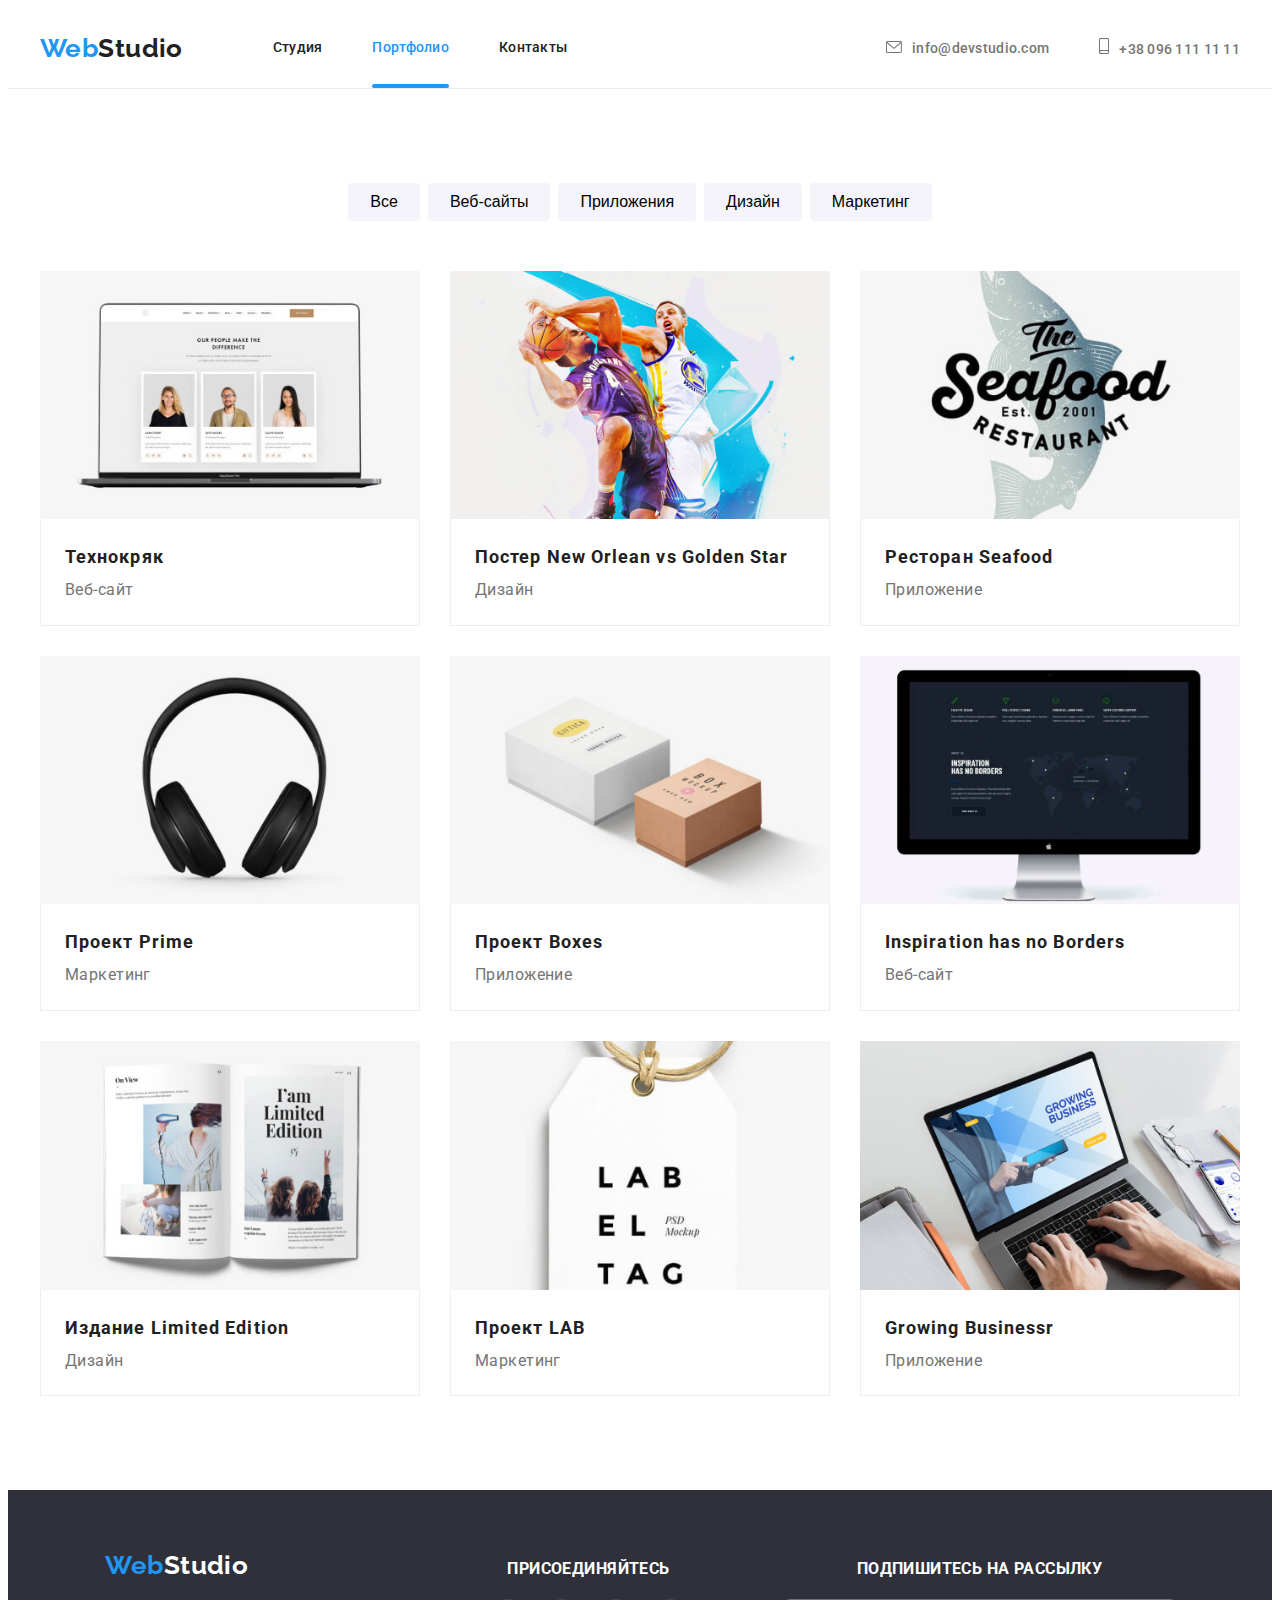
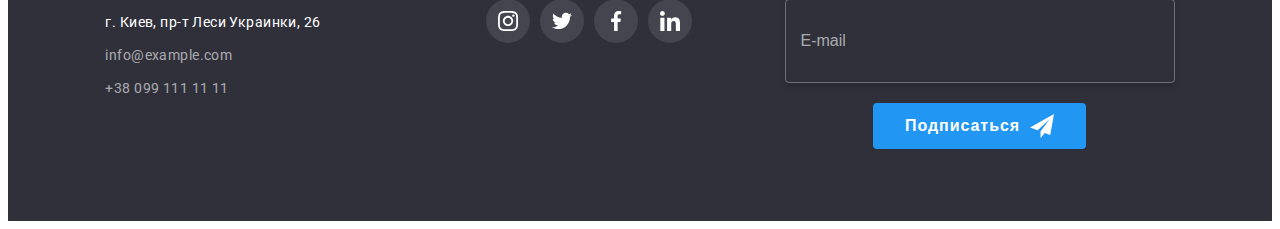
==== commit b342a124: "/" ====
--- a/portfolio.html
+++ b/portfolio.html
@@ -36,7 +36,7 @@
               <a class="header-nav__link" href="./index.html">Студия</a>
             </li>
             <li class="header-nav__item">
-              <a class="header-nav__link header-nav__link--current" href="#">Портфолио</a>
+              <a class="header-nav__link current" href="#">Портфолио</a>
             </li>
             <li class="header-nav__item">
               <a class="header-nav__link" href="#">Контакты</a>
@@ -57,10 +57,10 @@
   <div class="mobile-nav">
   <ul class="mobile-nav__list">
     <li class="mobile-nav__item">
-      <a class="mobile-nav__link" href="#">Студия</a>
+      <a class="mobile-nav__link" href="./index.html">Студия</a>
     </li>
     <li class="mobile-nav__item">
-      <a class="mobile-nav__link mobile-nav__link--current" href="./portfolio.html"
+      <a class="mobile-nav__link current" href="./portfolio.html"
         >Портфолио</a
       >
     </li>
--- a/css/main.min.css
+++ b/css/main.min.css
@@ -1,2 +1,2 @@
-:root{--primary-title-color: #212121;--second-text-color: #757575;--third-text-color: #ffffff;--accent-color: #2196f3;--portfolio-btn-color: #f5f4fa;--address-hover-color: #188ce8;--item-border: #eeeeee;--timing-function: cubic-bezier(0.4, 0, 0.2, 1)}.visually-hidden{position:absolute;white-space:nowrap;width:1px;height:1px;overflow:hidden;border:0;padding:0;clip:rect(0 0 0 0);clip-path:inset(50%);margin:-1px}body{font-family:"Roboto", sans-serif;font-size:14px;letter-spacing:0.03em}p,h1,h2,h3,h4,h5,h6{margin:0}a{text-decoration:none}ul{margin:0;padding:0;list-style:none}img{display:block;max-width:100%;height:auto;background-color:#000000}.header-nav__link--current{color:var(--accent-color)}.header-nav__link--current::after{content:"";position:absolute;left:0;bottom:0;display:block;width:100%;height:4px;background-color:var(--accent-color);border-radius:2px}.mobile-nav__link--current{color:var(--accent-color)}.container{padding-left:15px;padding-right:15px;margin:0 auto}@media screen and (min-width: 480px){.container{width:480px}}@media screen and (min-width: 768px){.container{width:768px}}@media screen and (min-width: 1200px){.container{width:1200px}}.section{padding-top:94px;padding-bottom:94px}@media screen and (max-width: 1199px){.section{padding-top:60px;padding-bottom:60px}}.logo{font-family:Raleway;font-weight:700;font-size:26px;line-height:1.19;color:var(--primary-title-color)}.btn{margin-top:45px;padding:10px 32px;border-radius:4px;border:0px;font-weight:700;font-size:16px;line-height:1.6;align-items:center;text-align:center;letter-spacing:0.06em;color:var(--third-text-color);background-color:var(--accent-color);cursor:pointer;transition:background-color 250ms var(--timing-function)}.btn:hover,.btn:focus{background-color:#188ce8}.studio-header{margin-bottom:50px;font-weight:700;font-size:36px;line-height:1.17;text-align:center;color:var(--primary-title-color)}.social{display:flex;justify-content:center}.social__item{width:44px;height:44px;margin-right:10px}.social__item:last-child{margin-right:0}.social__icon{fill:#afb1b8;transition:fill 250ms var(--timing-function)}.social__link:hover .social__icon,.social__link:focus .social__icon{fill:var(--third-text-color)}.social__link{display:flex;align-items:center;justify-content:center;width:100%;height:100%;border-radius:50%;transition:background-color 250ms var(--timing-function)}.social__link:hover,.social__link:focus{background-color:var(--accent-color)}.backdrop{position:fixed;top:0;left:0;width:100%;height:100%;overflow-y:auto;background-color:rgba(0,0,0,0.2);transition:opacity 250ms var(--timing-function),visibility 250ms var(--timing-function)}.backdrop.is-hidden{visibility:hidden;opacity:0;pointer-events:none}.modal{position:absolute;top:93px;left:50%;transform:translateX(-50%) scale(1);padding:40px;min-height:609px;width:450px;border-radius:4px;background-color:var(--third-text-color);box-shadow:0px 4px 4px rgba(0,0,0,0.25)}@media screen and (min-width: 1200px){.modal{min-height:581px;width:528px}}.modal-form{display:flex;flex-direction:column}.modal-form__title{margin-bottom:12px;font-weight:700;font-size:20px;line-height:1.15;text-align:center;color:var(--primary-title-color)}.modal-form__field{font-size:12px;line-height:1, 7;letter-spacing:0.01em;color:var(--second-text-color);margin-bottom:20px}.modal-form__wrapper{display:block;margin-top:4px;position:relative}.modal-form__input{padding-left:40px;width:100%;height:40px;border-radius:4px;border:1px solid rgba(33,33,33,0.2);cursor:pointer;transition:border-color 250ms var(--timing-function)}.modal-form__input:focus{outline:none;border-color:var(--accent-color)}.modal-form__comment{display:block;padding:12px 16px;width:100%;height:120px;border-radius:4px;border:1px solid rgba(33,33,33,0.2);resize:none;transition:border-color 250ms var(--timing-function)}.modal-form__comment::placeholder{font-size:12px;color:rgba(117,117,117,0.5)}.modal-form__comment:focus{outline:none;border-color:var(--accent-color)}.modal-form__icon{display:block;width:18px;height:18px;position:absolute;top:50%;left:12px;transform:translateY(-50%);fill:var(--primary-title-color);transition:fill 250ms var(--timing-function)}.modal-form__input:focus+.modal-form__icon{fill:var(--accent-color)}.modal-form__checkbox{position:absolute;-webkit-appearance:none;-moz-appearance:none;appearance:none}.policy__lebel{display:flex;align-items:center;justify-content:center;margin-bottom:30px;cursor:pointer;font-size:12px}.policy__lebel::before{display:block;content:"";margin-right:7px;width:16px;height:15px;border:2px solid var(--primary-title-color);border-radius:2px;transition:border-color 250ms var(--timing-function),background-color 250ms var(--timing-function),background-image 250ms var(--timing-function)}@media screen and (min-width: 1200px){.policy__lebel{font-size:14px}}.policy__text{line-height:1.7;color:var(--second-text-color)}.modal-form__checkbox:checked+.policy__lebel::before{border-color:var(--accent-color);background-color:var(--accent-color);background-image:url(../images/icon-check.svg);background-size:contain;background-origin:border-box}.policy__link{line-height:1.7;color:#2196f3}.send-btn{margin-top:0;align-self:center}.modal__button-close{display:flex;align-items:center;justify-content:center;position:absolute;top:8px;right:8px;width:30px;height:30px;padding:6px;cursor:pointer;background-color:var(--third-text-color);border-color:rgba(131,121,121,0.1);border-radius:50%}.modal__button-close:hover .modal__icon-close,.modal__button-close:focus .modal__icon-close{fill:var(--accent-color)}.modal__icon-close{fill:#000000;transition:fill 250ms var(--timing-function)}.header{padding-top:16px;padding-bottom:16px;border-bottom-style:solid;border-bottom-width:1px;border-bottom-color:#ececec}@media screen and (min-width: 768px){.header{padding-top:0px;padding-bottom:0px}}.header-container{display:flex;align-items:center;justify-content:space-between}.header__logo{margin-right:90px}.header__logo-part{font-family:Raleway;font-weight:700;font-size:26px;line-height:1.19;color:var(--accent-color)}.header-nav{display:flex;align-items:center;justify-content:center}.header-nav__item:not(:last-child){margin-right:50px}.header-nav__list{display:flex}.header-nav__link{position:relative;display:block;padding-top:32px;padding-bottom:32px;font-weight:500;line-height:1.14;letter-spacing:0.02em;color:var(--primary-title-color);transition:color 250ms var(--timing-function)}.header-nav__link:hover,.header-nav__link:focus{color:var(--accent-color)}@media screen and (max-width: 767px){.header-nav__link{display:none}}.burger-btn,.close-btn{padding:0;line-height:0;background-color:transparent;cursor:pointer;border:none;transition:fill 250ms var(--timing-function)}.burger-btn:hover,.burger-btn:focus,.close-btn:hover,.close-btn:focus{fill:var(--accent-color)}@media screen and (min-width: 768px){.burger-btn,.close-btn{display:none}}.close-btn{position:absolute;top:10px;right:15px}.burger-icon,.close-btn-icon{padding:11px;width:40px;height:40px}.mobile-menu{padding-top:32px;padding-bottom:32px;display:flex;flex-direction:column;justify-content:space-between;opacity:0;visibility:hidden;pointer-events:none;padding:40px 48px;position:fixed;z-index:100;top:0;left:0;width:100%;height:100%;background-color:var(--third-text-color);transition:opacity 250ms var(--timing-function),visibility 250ms var(--timing-function)}@media screen and (min-width: 768px){.mobile-menu{display:none}}.mobile-menu.is-open{opacity:1;visibility:visible;pointer-events:all}.mobile-nav__item:not(:last-child){padding-bottom:32px}.mobile-nav__link{display:block;font-weight:500;font-size:40px;line-height:1.18;letter-spacing:0.02em;color:var(--primary-title-color);transition:color 250ms var(--timing-function)}.mobile-nav__link:hover,.mobile-nav__link:focus{color:var(--accent-color)}.mobile-contacts__item:not(:last-child){margin-bottom:32px}.mobile-contacts__tel{font-size:34px;font-weight:500;line-height:1.18;letter-spacing:0.02em;color:var(--accent-color)}.mobile-contacts__mail{font-size:24px;font-weight:500;line-height:1.17;letter-spacing:0.02em;color:var(--second-text-color)}.mobile-social__list{display:flex;padding-top:64px}@media screen and (max-width: 479px){.mobile-social__list{flex-wrap:wrap;margin-right:-20px}}.mobile-social__item:not(:last-child){margin-right:20px}.mobile-social__item:not(:first-child)::before{content:"";margin-right:10px;width:22px;height:0px;border:1px solid rgba(33,33,33,0.2);transform:rotate(90deg)}.mobile-social__link{font-weight:500;font-size:18px;line-height:1.22;letter-spacing:0.02em;color:var(--accent-color)}.contacts{margin-left:auto;width:auto;text-decoration:none}@media screen and (max-width: 767px){.contacts{display:none}}@media screen and (min-width: 1200px){.contacts{display:flex;justify-content:center;align-items:center}}@media screen and (min-width: 768px){.contacts__item:not(:last-child){margin-bottom:10px}}@media screen and (min-width: 1200px){.contacts__item:not(:last-child){margin-bottom:0px;margin-right:50px}}.contacts__link{justify-content:center;font-weight:500;line-height:1.17;letter-spacing:0.02em;color:var(--second-text-color);transition:color 250ms var(--timing-function)}.contacts__link:hover,.contacts__link:focus{color:var(--accent-color)}@media screen and (min-width: 1200px){.contacts__link{line-height:1.14}}.contacts__icon{fill:currentColor;margin-right:10px}.contacts__icon--mail{width:14px;height:10px}@media screen and (min-width: 1200px){.contacts__icon--mail{width:16px;height:12px}}.contacts__icon--phone{width:10px;height:14px}@media screen and (min-width: 1200px){.contacts__icon--phone{width:10px;height:16px}}.hero{padding-top:118px;padding-bottom:118px;background-color:#2f303a;margin-left:auto;margin-right:auto;background-repeat:no-repeat;background-size:cover;background-position:center;max-width:480px;height:480px;background-image:linear-gradient(rgba(47,48,58,0.4), rgba(47,48,58,0.4)),url(../images/hero.jpg)}@media (min-device-pixel-ratio: 2), (min-resolution: 192dpi), (min-resolution: 2dppx){.hero{background-image:linear-gradient(rgba(47,48,58,0.4), rgba(47,48,58,0.4)),url(../images/hero2x.jpg)}}@media screen and (min-width: 768px){.hero{max-width:768px;background-image:linear-gradient(rgba(47,48,58,0.4), rgba(47,48,58,0.4)),url(../images/hero-tablet.jpg)}}@media screen and (min-width: 768px) and (min-device-pixel-ratio: 2), screen and (min-width: 768px) and (min-resolution: 192dpi), screen and (min-width: 768px) and (min-resolution: 2dppx){.hero{background-image:linear-gradient(rgba(47,48,58,0.4), rgba(47,48,58,0.4)),url(../images/hero-tablet2x.jpg)}}@media screen and (min-width: 1200px){.hero{padding-top:200px;padding-bottom:200px;max-width:1600px;background-image:linear-gradient(rgba(47,48,58,0.4), rgba(47,48,58,0.4)),url(../images/hero-desktop.jpg)}}@media screen and (min-width: 1200px) and (min-device-pixel-ratio: 2), screen and (min-width: 1200px) and (min-resolution: 192dpi), screen and (min-width: 1200px) and (min-resolution: 2dppx){.hero{background-image:linear-gradient(rgba(47,48,58,0.4), rgba(47,48,58,0.4)),url(../images/hero-desktop2x.jpg)}}.hero__container{text-align:center}.hero__title{margin:auto;width:360px;font-weight:900;font-size:26px;line-height:1.62;text-align:center;letter-spacing:0.06em;text-transform:uppercase;color:#ffffff}@media screen and (min-width: 1200px){.hero__title{width:696px;font-size:44px;line-height:1.36}}@media screen and (min-width: 768px){.benefits__list{display:flex;flex-wrap:wrap}}.benefits__item{width:100%}@media screen and (min-width: 768px){.benefits__item{width:354px;flex-basis:calc((100% - 2 * 30px) / 2)}.benefits__item:not(:nth-last-child(-n+2)){margin-bottom:30px}.benefits__item:nth-child(odd){margin-right:30px}}@media screen and (min-width: 1200px){.benefits__item{width:270px;flex-basis:calc((100% - 4 * 30px) / 4)}.benefits__item:not(:nth-last-child(-n+2)){margin-bottom:0px}.benefits__item:not(:nth-child(4n)){margin-right:30px}}.benefits__icon{display:flex;align-items:center;justify-content:center;margin-top:30px;width:100%;height:120px;background-color:var(--portfolio-btn-color);border-radius:4px;border:1px solid transparent;transition:fill 250ms var(--timing-function),border-color 250ms var(--timing-function)}.benefits__icon:hover,.benefits__icon:focus{fill:var(--accent-color);border-color:var(--accent-color)}@media screen and (min-width: 768px){.benefits__icon{width:354px;margin-top:0px}}@media screen and (min-width: 1200px){.benefits__icon{width:270px;margin-top:0px}}.benefits__title{margin-top:30px;margin-bottom:10px;text-align:center;font-weight:700;line-height:1.14;letter-spacing:0.03em;text-transform:uppercase;color:var(--primary-title-color)}@media screen and (min-width: 768px){.benefits__title{text-align:left}}.benefits__text{line-height:1.71;color:var(--second-text-color)}.works{padding-top:0px;padding-bottom:94px}@media screen and (max-width: 1199px){.works{display:none}}.works__list{display:flex;flex-wrap:wrap;margin-left:-30px}.works__item{flex-basis:calc((100% - 3 * 30px) / 3);margin-left:30px}.works__card{width:370px;height:294px;position:relative;content:"";background-color:rgba(47,48,58,0.8);display:block}.works__list-title{padding-top:27px;padding-bottom:27px;width:100%;text-align:center;font-weight:700;line-height:1.14;letter-spacing:0.03em;text-transform:uppercase;background-color:rgba(47,48,58,0.8);color:var(--third-text-color);position:absolute;top:224px}.team{background-color:var(--portfolio-btn-color)}@media screen and (min-width: 768px){.team__list{display:flex;flex-wrap:wrap;justify-content:center}}.team__item{width:450px;height:622px;background-color:var(--third-text-color);box-shadow:0px 2px 1px rgba(0,0,0,0.2),0px 1px 1px rgba(0,0,0,0.14),0px 1px 3px rgba(0,0,0,0.12);border-bottom-right-radius:4px;border-bottom-left-radius:4px}.team__item:not(:last-child){margin-bottom:30px}@media screen and (min-width: 768px){.team__item{width:354px;height:536px;flex-basis:calc((100% - 2 * 30px) / 2)}.team__item:not(:nth-last-child(-n+2)){margin-bottom:30px}.team__item:nth-child(odd){margin-right:30px}}@media screen and (min-width: 1200px){.team__item{width:270px;height:428px;flex-basis:calc((100% - 4 * 30px) / 4)}.team__item:not(:nth-last-child(-n+2)){margin-bottom:0px}.team__item:not(:nth-child(4n)){margin-right:30px}}.team__item-description{padding-top:30px;padding-bottom:30px}.team__title{text-align:center;margin-bottom:10px;font-weight:500;font-size:16px;line-height:1.19;color:var(--header-color)}.team__text{text-align:center;font-size:16px;line-height:1.19;color:var(--second-text-color);margin-bottom:16px}.clients__list{display:flex;flex-wrap:wrap;justify-content:center}@media screen and (max-width: 767px){.clients__item{flex-basis:calc((100% - 2 * 30px) / 2)}.clients__item:not(:nth-last-child(-n+2)){margin-bottom:30px}.clients__item:nth-child(odd){margin-right:30px}}@media screen and (min-width: 768px){.clients__item{flex-basis:calc((100% - 3 * 30px) / 3)}.clients__item:not(:nth-last-child(-n+3)){margin-bottom:30px}.clients__item:not(:nth-child(3n)){margin-right:30px}}@media screen and (min-width: 1200px){.clients__item{flex-basis:calc((100% - 6 * 30px) / 6)}.clients__item:not(:nth-last-child(-n+3)){margin-bottom:0px}.clients__item:not(:last-child){margin-right:30px}}.clients__link{height:92px;width:210px;display:flex;align-items:center;justify-content:center;border-radius:4px;border:1px solid #afb1b8;transition:border-color 250ms var(--timing-function)}.clients__link:hover,.clients__link:focus{border-color:var(--accent-color)}@media screen and (min-width: 768px){.clients__link{width:226px}}@media screen and (min-width: 1200px){.clients__link{width:170px}}.clients__link:hover .clients__icon,.clients__link:focus .clients__icon{fill:var(--accent-color)}.clients__icon{width:106px;height:60px;fill:#afb1b8;transition:fill 250ms var(--timing-function)}.footer{background-color:#2f303a;padding-top:60px;padding-bottom:60px}.footer__container{text-align:center}@media screen and (min-width: 768px){.footer__container{align-items:baseline;display:flex;flex-wrap:wrap;justify-content:center}}@media screen and (min-width: 768px){.footer__container-address{margin-right:165px}}@media screen and (min-width: 1200px){.footer__container-address{text-align:left}}.footer__logo{margin-right:0px}.footer__logo-part{font-family:Raleway;font-weight:700;font-size:26px;line-height:1.19;color:var(--third-text-color)}.footer__address{margin-bottom:60px;margin-top:30px;font-style:normal}.footer__item:not(:last-child){margin-bottom:8px}@media screen and (min-width: 1200px){.footer__item:not(:last-child){margin-bottom:9px}}.footer__address-text{line-height:1.71;color:var(--third-text-color);padding-top:0px;padding-bottom:0px;transition:color 250ms var(--timing-function)}.footer__address-text:hover,.footer__address-text:focus{color:var(--address-hover-color)}.footer__contacts{line-height:1.71;color:rgba(255,255,255,0.6);padding-top:0px;padding-bottom:0px;transition:color 250ms var(--timing-function)}.footer__contacts:hover,.footer__contacts:focus{color:var(--address-hover-color)}.footer__title{margin-bottom:20px;font-weight:700;line-height:1.14;text-transform:uppercase;color:var(--third-text-color)}@media screen and (min-width: 1200px){.footer-social{margin-right:93px}}.footer-social__list{display:flex;align-items:center;justify-content:center}@media screen and (max-width: 1199px){.footer-social__list{margin-bottom:60px}}.footer-social__link{display:flex;align-items:center;justify-content:center;width:100%;height:100%;border-radius:50%;background-color:rgba(255,255,255,0.1);transition:background-color 250ms var(--timing-function)}.footer-social__link:hover,.footer-social__link:focus{background-color:var(--accent-color)}.footer-social__icon{fill:var(--third-text-color)}.form-position{display:flex;justify-content:center;align-items:center}.subsribe-form__lebel:focus-within .subsribe-form__input{border-color:var(--accent-color)}.subsribe-form__input{width:100%;height:50px;padding:16px 15px;color:rgba(255,255,255,0.6);background-color:transparent;border:1px solid rgba(255,255,255,0.3);box-shadow:0px 4px 4px rgba(0,0,0,0.15);border-radius:4px;transition:border-color 250ms var(--timing-function)}.subsribe-form__input::placeholder{font-size:16px;line-height:1.25;color:rgba(255,255,255,0.6)}.subsribe-form__input:focus{outline:none;border-color:var(--accent-color)}@media screen and (min-width: 768px){.subsribe-form__input{width:450px}}@media screen and (min-width: 1200px){.subsribe-form__input{width:358px}}.subsribe-form__btn{margin-top:20px;margin-left:auto;margin-right:auto;display:flex;align-items:center;justify-content:center}.subsribe-form__icon{margin-left:10px;width:24px;height:24px;fill:currentColor}@media screen and (min-width: 480px){.portfolio{display:flex;flex-wrap:wrap;align-items:flex-start;padding-bottom:40px}}@media screen and (min-width: 768px){.portfolio{display:flex;align-items:center;justify-content:center;padding-bottom:30px}}@media screen and (min-width: 1200px){.portfolio{padding-bottom:50px}}.portfolio__item:not(:last-child){margin-right:8px}@media screen and (max-width: 767px){.portfolio__item:not(:nth-last-child(-n+2)){margin-bottom:15px}}.portfolio__btn{padding:6px 22px;min-height:38px;min-width:fit-content;border-radius:4px;border:0px;font-weight:500;font-size:16px;line-height:1.62;text-align:center;color:var(--header-color);background-color:var(--portfolio-btn-color);cursor:pointer;transition:color 250ms var(--timing-function),background-color 250ms var(--timing-function),box-shadow 250ms var(--timing-function)}.portfolio__btn:hover,.portfolio__btn:focus{color:var(--third-text-color);background-color:var(--accent-color);box-shadow:0px 2px 2px rgba(0,0,0,0.12),0px 1px 2px rgba(0,0,0,0.08),0px 3px 1px rgba(0,0,0,0.1)}@media screen and (min-width: 768px){.examples{display:flex;flex-wrap:wrap}}@media screen and (min-width: 768px) and (min-width: 1200px){.examples{margin-bottom:-30px;margin-right:-30px}}@media screen and (max-width: 767px){.examples__item:not(:last-child){margin-bottom:30px}}@media screen and (min-width: 768px){.examples__item{flex-basis:calc((100% - 2 * 30px) / 2)}.examples__item:not(:nth-last-child(-n+2)){margin-bottom:30px}.examples__item:nth-child(odd){margin-right:30px}}@media screen and (min-width: 1200px){.examples__item{flex-basis:calc((100% - 3 * 30px) / 3);margin-bottom:30px;margin-right:30px}}.examples__link{display:block;transition:box-shadow 250ms var(--timing-function)}.examples__link:hover,.examples__link:focus{box-shadow:1px 4px 6px rgba(0,0,0,0.16),0px 4px 4px rgba(0,0,0,0.06),0px 1px 1px rgba(0,0,0,0.12)}.examples__overlay{display:block;position:relative;overflow:hidden;content:""}.examples__link:hover .examples__overlay-text,.examples__link:focus .examples__overlay-text{transform:translateY(0)}.examples__overlay-text{padding-top:71px;padding-left:24px;padding-right:24px;width:100%;height:100%;font-size:18px;line-height:1.6;color:var(--third-text-color);position:absolute;background-color:rgba(33,150,243,0.9);transform:translateY(100%);transition:transform 250ms var(--timing-function)}.examples__description{padding:20px 24px;border-bottom:1px solid var(--item-border);border-right:1px solid var(--item-border);border-left:1px solid var(--item-border)}.examples__title{font-weight:700;font-size:18px;line-height:2;letter-spacing:0.06em;color:var(--primary-title-color)}.examples__text{font-size:16px;line-height:1.87;color:var(--second-text-color)}
+:root{--primary-title-color: #212121;--second-text-color: #757575;--third-text-color: #ffffff;--accent-color: #2196f3;--portfolio-btn-color: #f5f4fa;--address-hover-color: #188ce8;--item-border: #eeeeee;--timing-function: cubic-bezier(0.4, 0, 0.2, 1)}.visually-hidden{position:absolute;white-space:nowrap;width:1px;height:1px;overflow:hidden;border:0;padding:0;clip:rect(0 0 0 0);clip-path:inset(50%);margin:-1px}body{font-family:"Roboto", sans-serif;font-size:14px;letter-spacing:0.03em}p,h1,h2,h3,h4,h5,h6{margin:0}a{text-decoration:none}ul{margin:0;padding:0;list-style:none}img{display:block;max-width:100%;height:auto;background-color:#000000}.header-nav__link.current{color:var(--accent-color)}.header-nav__link.current::after{content:"";position:absolute;left:0;bottom:0;display:block;width:100%;height:4px;background-color:var(--accent-color);border-radius:2px}.mobile-nav__link.current{color:var(--accent-color)}.container{padding-left:15px;padding-right:15px;margin:0 auto}@media screen and (min-width: 480px){.container{width:480px}}@media screen and (min-width: 768px){.container{width:768px}}@media screen and (min-width: 1200px){.container{width:1200px}}.section{padding-top:94px;padding-bottom:94px}@media screen and (max-width: 1199px){.section{padding-top:60px;padding-bottom:60px}}.logo{font-family:Raleway;font-weight:700;font-size:26px;line-height:1.19;color:var(--primary-title-color)}.btn{margin-top:45px;padding:10px 32px;border-radius:4px;border:0px;font-weight:700;font-size:16px;line-height:1.6;align-items:center;text-align:center;letter-spacing:0.06em;color:var(--third-text-color);background-color:var(--accent-color);cursor:pointer;transition:background-color 250ms var(--timing-function)}.btn:hover,.btn:focus{background-color:#188ce8}.studio-header{margin-bottom:50px;font-weight:700;font-size:36px;line-height:1.17;text-align:center;color:var(--primary-title-color)}.social{display:flex;justify-content:center}.social__item{width:44px;height:44px;margin-right:10px}.social__item:last-child{margin-right:0}.social__icon{fill:#afb1b8;transition:fill 250ms var(--timing-function)}.social__link:hover .social__icon,.social__link:focus .social__icon{fill:var(--third-text-color)}.social__link{display:flex;align-items:center;justify-content:center;width:100%;height:100%;border-radius:50%;transition:background-color 250ms var(--timing-function)}.social__link:hover,.social__link:focus{background-color:var(--accent-color)}.backdrop{position:fixed;top:0;left:0;width:100%;height:100%;overflow-y:auto;background-color:rgba(0,0,0,0.2);transition:opacity 250ms var(--timing-function),visibility 250ms var(--timing-function)}.backdrop.is-hidden{visibility:hidden;opacity:0;pointer-events:none}.modal{position:absolute;top:93px;left:50%;transform:translateX(-50%) scale(1);padding:40px;min-height:609px;width:450px;border-radius:4px;background-color:var(--third-text-color);box-shadow:0px 4px 4px rgba(0,0,0,0.25)}@media screen and (min-width: 1200px){.modal{min-height:581px;width:528px}}.modal-form{display:flex;flex-direction:column}.modal-form__title{margin-bottom:12px;font-weight:700;font-size:20px;line-height:1.15;text-align:center;color:var(--primary-title-color)}.modal-form__field{font-size:12px;line-height:1, 7;letter-spacing:0.01em;color:var(--second-text-color);margin-bottom:20px}.modal-form__wrapper{display:block;margin-top:4px;position:relative}.modal-form__input{padding-left:40px;width:100%;height:40px;border-radius:4px;border:1px solid rgba(33,33,33,0.2);cursor:pointer;transition:border-color 250ms var(--timing-function)}.modal-form__input:focus{outline:none;border-color:var(--accent-color)}.modal-form__comment{display:block;padding:12px 16px;width:100%;height:120px;border-radius:4px;border:1px solid rgba(33,33,33,0.2);resize:none;transition:border-color 250ms var(--timing-function)}.modal-form__comment::placeholder{font-size:12px;color:rgba(117,117,117,0.5)}.modal-form__comment:focus{outline:none;border-color:var(--accent-color)}.modal-form__icon{display:block;width:18px;height:18px;position:absolute;top:50%;left:12px;transform:translateY(-50%);fill:var(--primary-title-color);transition:fill 250ms var(--timing-function)}.modal-form__input:focus+.modal-form__icon{fill:var(--accent-color)}.modal-form__checkbox{position:absolute;-webkit-appearance:none;-moz-appearance:none;appearance:none}.policy__lebel{display:flex;align-items:center;justify-content:center;margin-bottom:30px;cursor:pointer;font-size:12px}.policy__lebel::before{display:block;content:"";margin-right:7px;width:16px;height:15px;border:2px solid var(--primary-title-color);border-radius:2px;transition:border-color 250ms var(--timing-function),background-color 250ms var(--timing-function),background-image 250ms var(--timing-function)}@media screen and (min-width: 1200px){.policy__lebel{font-size:14px}}.policy__text{line-height:1.7;color:var(--second-text-color)}.modal-form__checkbox:checked+.policy__lebel::before{border-color:var(--accent-color);background-color:var(--accent-color);background-image:url(../images/icon-check.svg);background-size:contain;background-origin:border-box}.policy__link{line-height:1.7;color:#2196f3}.send-btn{margin-top:0;align-self:center}.modal__button-close{display:flex;align-items:center;justify-content:center;position:absolute;top:8px;right:8px;width:30px;height:30px;padding:6px;cursor:pointer;background-color:var(--third-text-color);border-color:rgba(131,121,121,0.1);border-radius:50%}.modal__button-close:hover .modal__icon-close,.modal__button-close:focus .modal__icon-close{fill:var(--accent-color)}.modal__icon-close{fill:#000000;transition:fill 250ms var(--timing-function)}.header{padding-top:16px;padding-bottom:16px;border-bottom-style:solid;border-bottom-width:1px;border-bottom-color:#ececec}@media screen and (min-width: 768px){.header{padding-top:0px;padding-bottom:0px}}.header-container{display:flex;align-items:center;justify-content:space-between}.header__logo{margin-right:90px}.header__logo-part{font-family:Raleway;font-weight:700;font-size:26px;line-height:1.19;color:var(--accent-color)}.header-nav{display:flex;align-items:center;justify-content:center}.header-nav__item:not(:last-child){margin-right:50px}.header-nav__list{display:flex}.header-nav__link{position:relative;display:block;padding-top:32px;padding-bottom:32px;font-weight:500;line-height:1.14;letter-spacing:0.02em;color:var(--primary-title-color);transition:color 250ms var(--timing-function)}.header-nav__link:hover,.header-nav__link:focus{color:var(--accent-color)}@media screen and (max-width: 767px){.header-nav__link{display:none}}.burger-btn,.close-btn{padding:0;line-height:0;background-color:transparent;cursor:pointer;border:none;transition:fill 250ms var(--timing-function)}.burger-btn:hover,.burger-btn:focus,.close-btn:hover,.close-btn:focus{fill:var(--accent-color)}@media screen and (min-width: 768px){.burger-btn,.close-btn{display:none}}.close-btn{position:absolute;top:10px;right:15px}.burger-icon,.close-btn-icon{padding:11px;width:40px;height:40px}.mobile-menu{padding-top:32px;padding-bottom:32px;display:flex;flex-direction:column;justify-content:space-between;opacity:0;visibility:hidden;pointer-events:none;padding:40px 48px;position:fixed;z-index:100;top:0;left:0;width:100%;height:100%;background-color:var(--third-text-color);transition:opacity 250ms var(--timing-function),visibility 250ms var(--timing-function)}@media screen and (min-width: 768px){.mobile-menu{display:none}}.mobile-menu.is-open{opacity:1;visibility:visible;pointer-events:all}.mobile-nav__item:not(:last-child){padding-bottom:32px}.mobile-nav__link{display:block;font-weight:500;font-size:40px;line-height:1.18;letter-spacing:0.02em;color:var(--primary-title-color);transition:color 250ms var(--timing-function)}.mobile-nav__link:hover,.mobile-nav__link:focus{color:var(--accent-color)}.mobile-contacts__item:not(:last-child){margin-bottom:32px}.mobile-contacts__tel{font-size:34px;font-weight:500;line-height:1.18;letter-spacing:0.02em;color:var(--accent-color)}.mobile-contacts__mail{font-size:24px;font-weight:500;line-height:1.17;letter-spacing:0.02em;color:var(--second-text-color)}.mobile-social__list{display:flex;padding-top:64px}@media screen and (max-width: 479px){.mobile-social__list{flex-wrap:wrap;margin-right:-20px}}.mobile-social__item:not(:last-child){margin-right:20px}.mobile-social__item:not(:first-child)::before{content:"";margin-right:10px;width:22px;height:0px;border:1px solid rgba(33,33,33,0.2);transform:rotate(90deg)}.mobile-social__link{font-weight:500;font-size:18px;line-height:1.22;letter-spacing:0.02em;color:var(--accent-color)}.contacts{margin-left:auto;width:auto;text-decoration:none}@media screen and (max-width: 767px){.contacts{display:none}}@media screen and (min-width: 1200px){.contacts{display:flex;justify-content:center;align-items:center}}@media screen and (min-width: 768px){.contacts__item:not(:last-child){margin-bottom:10px}}@media screen and (min-width: 1200px){.contacts__item:not(:last-child){margin-bottom:0px;margin-right:50px}}.contacts__link{justify-content:center;font-weight:500;line-height:1.17;letter-spacing:0.02em;color:var(--second-text-color);transition:color 250ms var(--timing-function)}.contacts__link:hover,.contacts__link:focus{color:var(--accent-color)}@media screen and (min-width: 1200px){.contacts__link{line-height:1.14}}.contacts__icon{fill:currentColor;margin-right:10px}.contacts__icon--mail{width:14px;height:10px}@media screen and (min-width: 1200px){.contacts__icon--mail{width:16px;height:12px}}.contacts__icon--phone{width:10px;height:14px}@media screen and (min-width: 1200px){.contacts__icon--phone{width:10px;height:16px}}.hero{padding-top:118px;padding-bottom:118px;background-color:#2f303a;margin-left:auto;margin-right:auto;background-repeat:no-repeat;background-size:cover;background-position:center;max-width:480px;height:480px;background-image:linear-gradient(rgba(47,48,58,0.4), rgba(47,48,58,0.4)),url(../images/hero.jpg)}@media (min-device-pixel-ratio: 2), (min-resolution: 192dpi), (min-resolution: 2dppx){.hero{background-image:linear-gradient(rgba(47,48,58,0.4), rgba(47,48,58,0.4)),url(../images/hero2x.jpg)}}@media screen and (min-width: 768px){.hero{max-width:768px;background-image:linear-gradient(rgba(47,48,58,0.4), rgba(47,48,58,0.4)),url(../images/hero-tablet.jpg)}}@media screen and (min-width: 768px) and (min-device-pixel-ratio: 2), screen and (min-width: 768px) and (min-resolution: 192dpi), screen and (min-width: 768px) and (min-resolution: 2dppx){.hero{background-image:linear-gradient(rgba(47,48,58,0.4), rgba(47,48,58,0.4)),url(../images/hero-tablet2x.jpg)}}@media screen and (min-width: 1200px){.hero{padding-top:200px;padding-bottom:200px;max-width:1600px;background-image:linear-gradient(rgba(47,48,58,0.4), rgba(47,48,58,0.4)),url(../images/hero-desktop.jpg)}}@media screen and (min-width: 1200px) and (min-device-pixel-ratio: 2), screen and (min-width: 1200px) and (min-resolution: 192dpi), screen and (min-width: 1200px) and (min-resolution: 2dppx){.hero{background-image:linear-gradient(rgba(47,48,58,0.4), rgba(47,48,58,0.4)),url(../images/hero-desktop2x.jpg)}}.hero__container{text-align:center}.hero__title{margin:auto;width:360px;font-weight:900;font-size:26px;line-height:1.62;text-align:center;letter-spacing:0.06em;text-transform:uppercase;color:#ffffff}@media screen and (min-width: 1200px){.hero__title{width:696px;font-size:44px;line-height:1.36}}@media screen and (min-width: 768px){.benefits__list{display:flex;flex-wrap:wrap}}.benefits__item{width:100%}@media screen and (min-width: 768px){.benefits__item{width:354px;flex-basis:calc((100% - 2 * 30px) / 2)}.benefits__item:not(:nth-last-child(-n+2)){margin-bottom:30px}.benefits__item:nth-child(odd){margin-right:30px}}@media screen and (min-width: 1200px){.benefits__item{width:270px;flex-basis:calc((100% - 4 * 30px) / 4)}.benefits__item:not(:nth-last-child(-n+2)){margin-bottom:0px}.benefits__item:not(:nth-child(4n)){margin-right:30px}}.benefits__icon{display:flex;align-items:center;justify-content:center;margin-top:30px;width:100%;height:120px;background-color:var(--portfolio-btn-color);border-radius:4px;border:1px solid transparent;transition:fill 250ms var(--timing-function),border-color 250ms var(--timing-function)}.benefits__icon:hover,.benefits__icon:focus{fill:var(--accent-color);border-color:var(--accent-color)}@media screen and (min-width: 768px){.benefits__icon{width:354px;margin-top:0px}}@media screen and (min-width: 1200px){.benefits__icon{width:270px;margin-top:0px}}.benefits__title{margin-top:30px;margin-bottom:10px;text-align:center;font-weight:700;line-height:1.14;letter-spacing:0.03em;text-transform:uppercase;color:var(--primary-title-color)}@media screen and (min-width: 768px){.benefits__title{text-align:left}}.benefits__text{line-height:1.71;color:var(--second-text-color)}.works{padding-top:0px;padding-bottom:94px}@media screen and (max-width: 1199px){.works{display:none}}.works__list{display:flex;flex-wrap:wrap;margin-left:-30px}.works__item{flex-basis:calc((100% - 3 * 30px) / 3);margin-left:30px}.works__card{width:370px;height:294px;position:relative;content:"";background-color:rgba(47,48,58,0.8);display:block}.works__list-title{padding-top:27px;padding-bottom:27px;width:100%;text-align:center;font-weight:700;line-height:1.14;letter-spacing:0.03em;text-transform:uppercase;background-color:rgba(47,48,58,0.8);color:var(--third-text-color);position:absolute;top:224px}.team{background-color:var(--portfolio-btn-color)}@media screen and (min-width: 768px){.team__list{display:flex;flex-wrap:wrap;justify-content:center}}.team__item{width:450px;height:622px;background-color:var(--third-text-color);box-shadow:0px 2px 1px rgba(0,0,0,0.2),0px 1px 1px rgba(0,0,0,0.14),0px 1px 3px rgba(0,0,0,0.12);border-bottom-right-radius:4px;border-bottom-left-radius:4px}.team__item:not(:last-child){margin-bottom:30px}@media screen and (min-width: 768px){.team__item{width:354px;height:536px;flex-basis:calc((100% - 2 * 30px) / 2)}.team__item:not(:nth-last-child(-n+2)){margin-bottom:30px}.team__item:nth-child(odd){margin-right:30px}}@media screen and (min-width: 1200px){.team__item{width:270px;height:428px;flex-basis:calc((100% - 4 * 30px) / 4)}.team__item:not(:nth-last-child(-n+2)){margin-bottom:0px}.team__item:not(:nth-child(4n)){margin-right:30px}}.team__item-description{padding-top:30px;padding-bottom:30px}.team__title{text-align:center;margin-bottom:10px;font-weight:500;font-size:16px;line-height:1.19;color:var(--header-color)}.team__text{text-align:center;font-size:16px;line-height:1.19;color:var(--second-text-color);margin-bottom:16px}.clients__list{display:flex;flex-wrap:wrap;justify-content:center}@media screen and (max-width: 767px){.clients__item{flex-basis:calc((100% - 2 * 30px) / 2)}.clients__item:not(:nth-last-child(-n+2)){margin-bottom:30px}.clients__item:nth-child(odd){margin-right:30px}}@media screen and (min-width: 768px){.clients__item{flex-basis:calc((100% - 3 * 30px) / 3)}.clients__item:not(:nth-last-child(-n+3)){margin-bottom:30px}.clients__item:not(:nth-child(3n)){margin-right:30px}}@media screen and (min-width: 1200px){.clients__item{flex-basis:calc((100% - 6 * 30px) / 6)}.clients__item:not(:nth-last-child(-n+3)){margin-bottom:0px}.clients__item:not(:last-child){margin-right:30px}}.clients__link{height:92px;width:210px;display:flex;align-items:center;justify-content:center;border-radius:4px;border:1px solid #afb1b8;transition:border-color 250ms var(--timing-function)}.clients__link:hover,.clients__link:focus{border-color:var(--accent-color)}@media screen and (min-width: 768px){.clients__link{width:226px}}@media screen and (min-width: 1200px){.clients__link{width:170px}}.clients__link:hover .clients__icon,.clients__link:focus .clients__icon{fill:var(--accent-color)}.clients__icon{width:106px;height:60px;fill:#afb1b8;transition:fill 250ms var(--timing-function)}.footer{background-color:#2f303a;padding-top:60px;padding-bottom:60px}.footer__container{text-align:center}@media screen and (min-width: 768px){.footer__container{align-items:baseline;display:flex;flex-wrap:wrap;justify-content:center}}@media screen and (min-width: 768px){.footer__container-address{margin-right:165px}}@media screen and (min-width: 1200px){.footer__container-address{text-align:left}}.footer__logo{margin-right:0px}.footer__logo-part{font-family:Raleway;font-weight:700;font-size:26px;line-height:1.19;color:var(--third-text-color)}.footer__address{margin-bottom:60px;margin-top:30px;font-style:normal}.footer__item:not(:last-child){margin-bottom:8px}@media screen and (min-width: 1200px){.footer__item:not(:last-child){margin-bottom:9px}}.footer__address-text{line-height:1.71;color:var(--third-text-color);padding-top:0px;padding-bottom:0px;transition:color 250ms var(--timing-function)}.footer__address-text:hover,.footer__address-text:focus{color:var(--address-hover-color)}.footer__contacts{line-height:1.71;color:rgba(255,255,255,0.6);padding-top:0px;padding-bottom:0px;transition:color 250ms var(--timing-function)}.footer__contacts:hover,.footer__contacts:focus{color:var(--address-hover-color)}.footer__title{margin-bottom:20px;font-weight:700;line-height:1.14;text-transform:uppercase;color:var(--third-text-color)}@media screen and (min-width: 1200px){.footer-social{margin-right:93px}}.footer-social__list{display:flex;align-items:center;justify-content:center}@media screen and (max-width: 1199px){.footer-social__list{margin-bottom:60px}}.footer-social__link{display:flex;align-items:center;justify-content:center;width:100%;height:100%;border-radius:50%;background-color:rgba(255,255,255,0.1);transition:background-color 250ms var(--timing-function)}.footer-social__link:hover,.footer-social__link:focus{background-color:var(--accent-color)}.footer-social__icon{fill:var(--third-text-color)}.form-position{display:flex;justify-content:center;align-items:center}.subsribe-form__lebel:focus-within .subsribe-form__input{border-color:var(--accent-color)}.subsribe-form__input{width:100%;height:50px;padding:16px 15px;color:rgba(255,255,255,0.6);background-color:transparent;border:1px solid rgba(255,255,255,0.3);box-shadow:0px 4px 4px rgba(0,0,0,0.15);border-radius:4px;transition:border-color 250ms var(--timing-function)}.subsribe-form__input::placeholder{font-size:16px;line-height:1.25;color:rgba(255,255,255,0.6)}.subsribe-form__input:focus{outline:none;border-color:var(--accent-color)}@media screen and (min-width: 768px){.subsribe-form__input{width:450px}}@media screen and (min-width: 1200px){.subsribe-form__input{width:358px}}.subsribe-form__btn{margin-top:20px;margin-left:auto;margin-right:auto;display:flex;align-items:center;justify-content:center}.subsribe-form__icon{margin-left:10px;width:24px;height:24px;fill:currentColor}@media screen and (min-width: 480px){.portfolio{display:flex;flex-wrap:wrap;align-items:flex-start;padding-bottom:40px}}@media screen and (min-width: 768px){.portfolio{display:flex;align-items:center;justify-content:center;padding-bottom:30px}}@media screen and (min-width: 1200px){.portfolio{padding-bottom:50px}}.portfolio__item:not(:last-child){margin-right:8px}@media screen and (max-width: 767px){.portfolio__item:not(:nth-last-child(-n+2)){margin-bottom:15px}}.portfolio__btn{padding:6px 22px;min-height:38px;min-width:fit-content;border-radius:4px;border:0px;font-weight:500;font-size:16px;line-height:1.62;text-align:center;color:var(--header-color);background-color:var(--portfolio-btn-color);cursor:pointer;transition:color 250ms var(--timing-function),background-color 250ms var(--timing-function),box-shadow 250ms var(--timing-function)}.portfolio__btn:hover,.portfolio__btn:focus{color:var(--third-text-color);background-color:var(--accent-color);box-shadow:0px 2px 2px rgba(0,0,0,0.12),0px 1px 2px rgba(0,0,0,0.08),0px 3px 1px rgba(0,0,0,0.1)}@media screen and (min-width: 768px){.examples{display:flex;flex-wrap:wrap}}@media screen and (min-width: 768px) and (min-width: 1200px){.examples{margin-bottom:-30px;margin-right:-30px}}@media screen and (max-width: 767px){.examples__item:not(:last-child){margin-bottom:30px}}@media screen and (min-width: 768px){.examples__item{flex-basis:calc((100% - 2 * 30px) / 2)}.examples__item:not(:nth-last-child(-n+2)){margin-bottom:30px}.examples__item:nth-child(odd){margin-right:30px}}@media screen and (min-width: 1200px){.examples__item{flex-basis:calc((100% - 3 * 30px) / 3);margin-bottom:30px;margin-right:30px}}.examples__link{display:block;transition:box-shadow 250ms var(--timing-function)}.examples__link:hover,.examples__link:focus{box-shadow:1px 4px 6px rgba(0,0,0,0.16),0px 4px 4px rgba(0,0,0,0.06),0px 1px 1px rgba(0,0,0,0.12)}.examples__overlay{display:block;position:relative;overflow:hidden;content:""}.examples__link:hover .examples__overlay-text,.examples__link:focus .examples__overlay-text{transform:translateY(0)}.examples__overlay-text{padding-top:71px;padding-left:24px;padding-right:24px;width:100%;height:100%;font-size:18px;line-height:1.6;color:var(--third-text-color);position:absolute;background-color:rgba(33,150,243,0.9);transform:translateY(100%);transition:transform 250ms var(--timing-function)}.examples__description{padding:20px 24px;border-bottom:1px solid var(--item-border);border-right:1px solid var(--item-border);border-left:1px solid var(--item-border)}.examples__title{font-weight:700;font-size:18px;line-height:2;letter-spacing:0.06em;color:var(--primary-title-color)}.examples__text{font-size:16px;line-height:1.87;color:var(--second-text-color)}
 /*# sourceMappingURL=main.min.css.map */